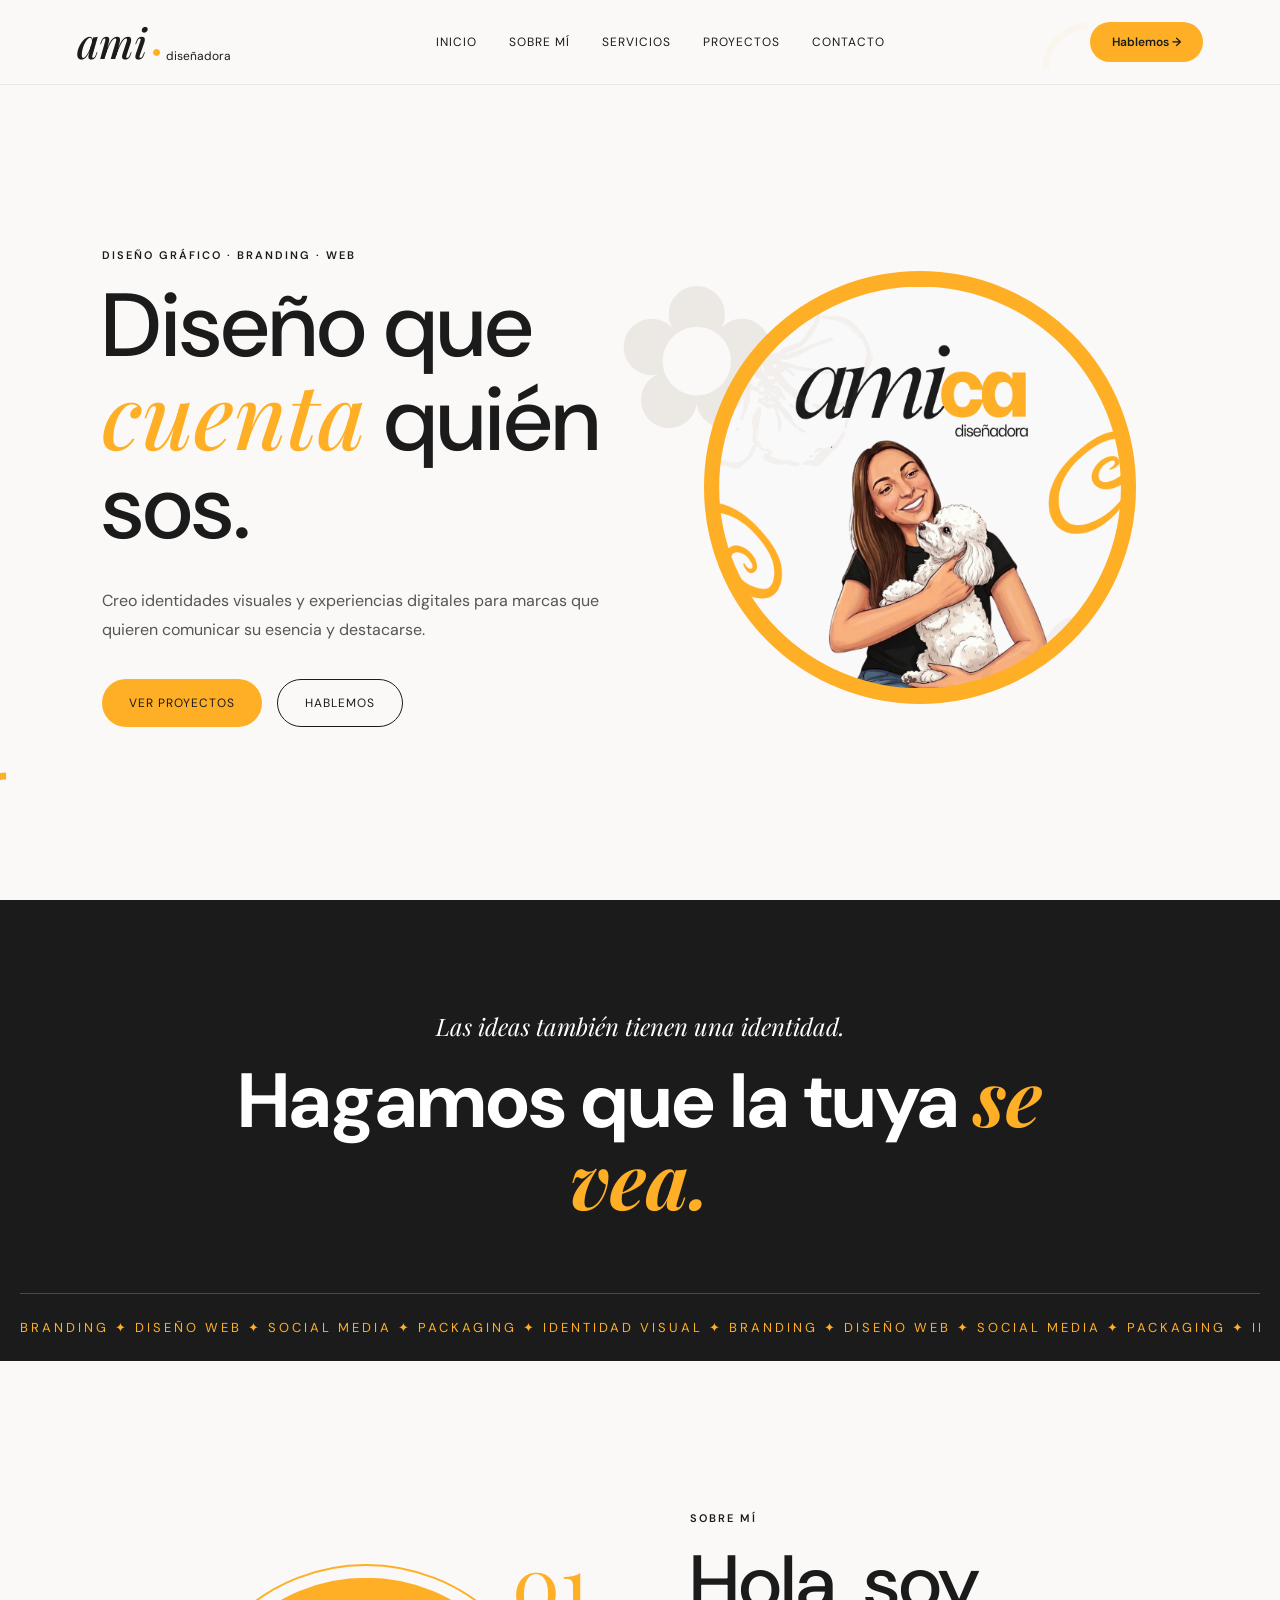
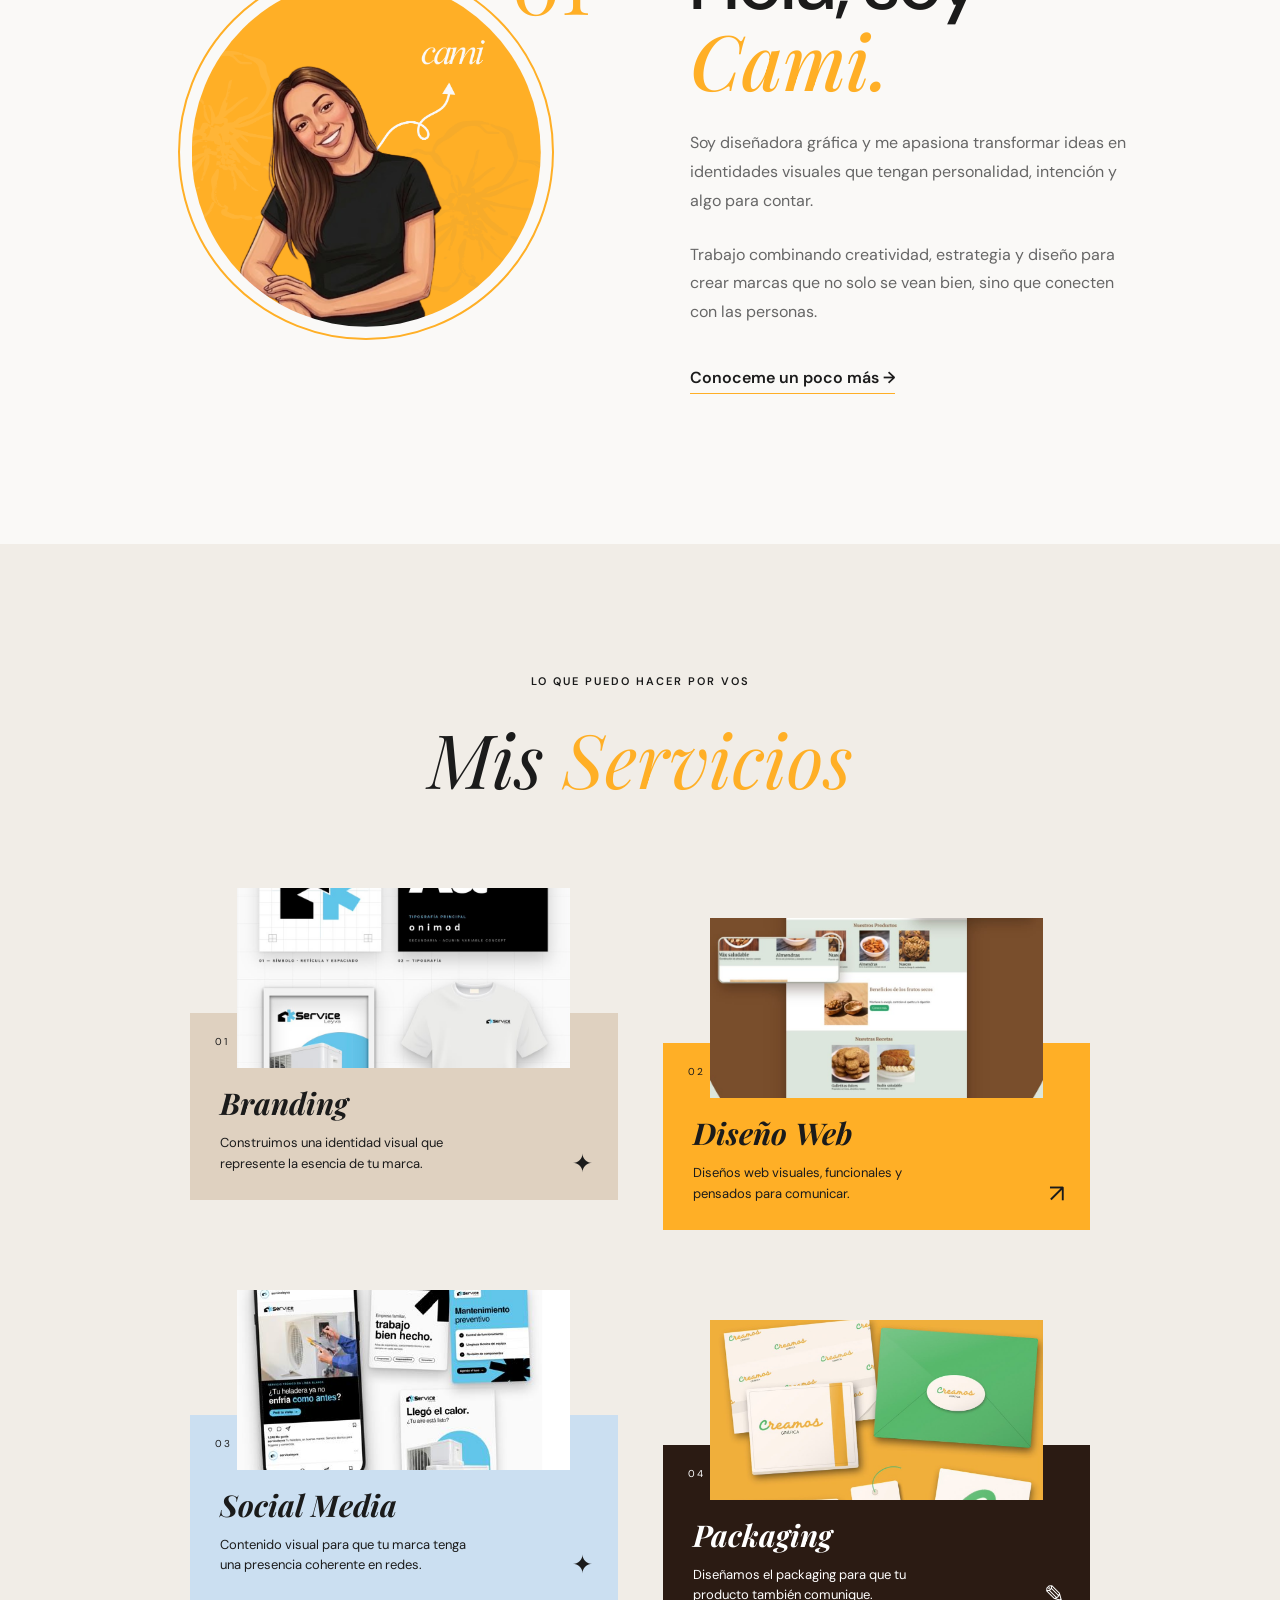
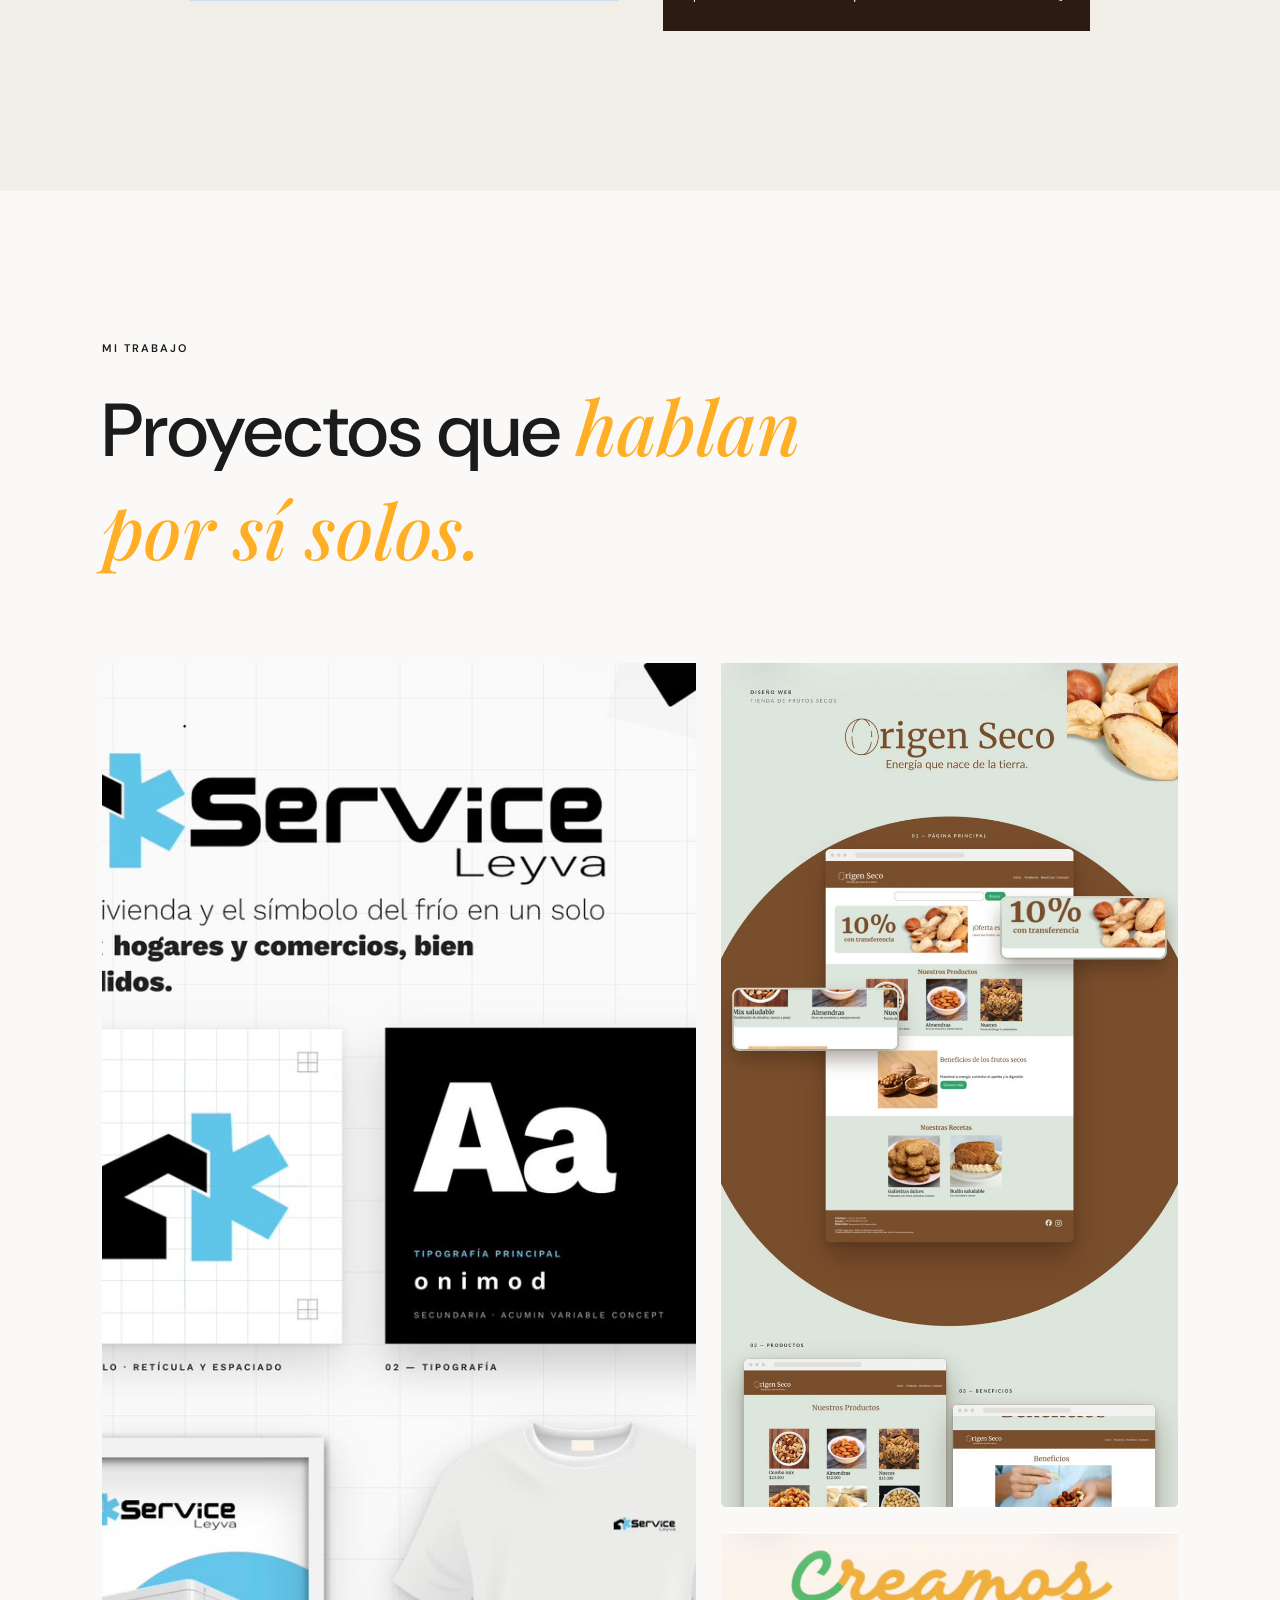
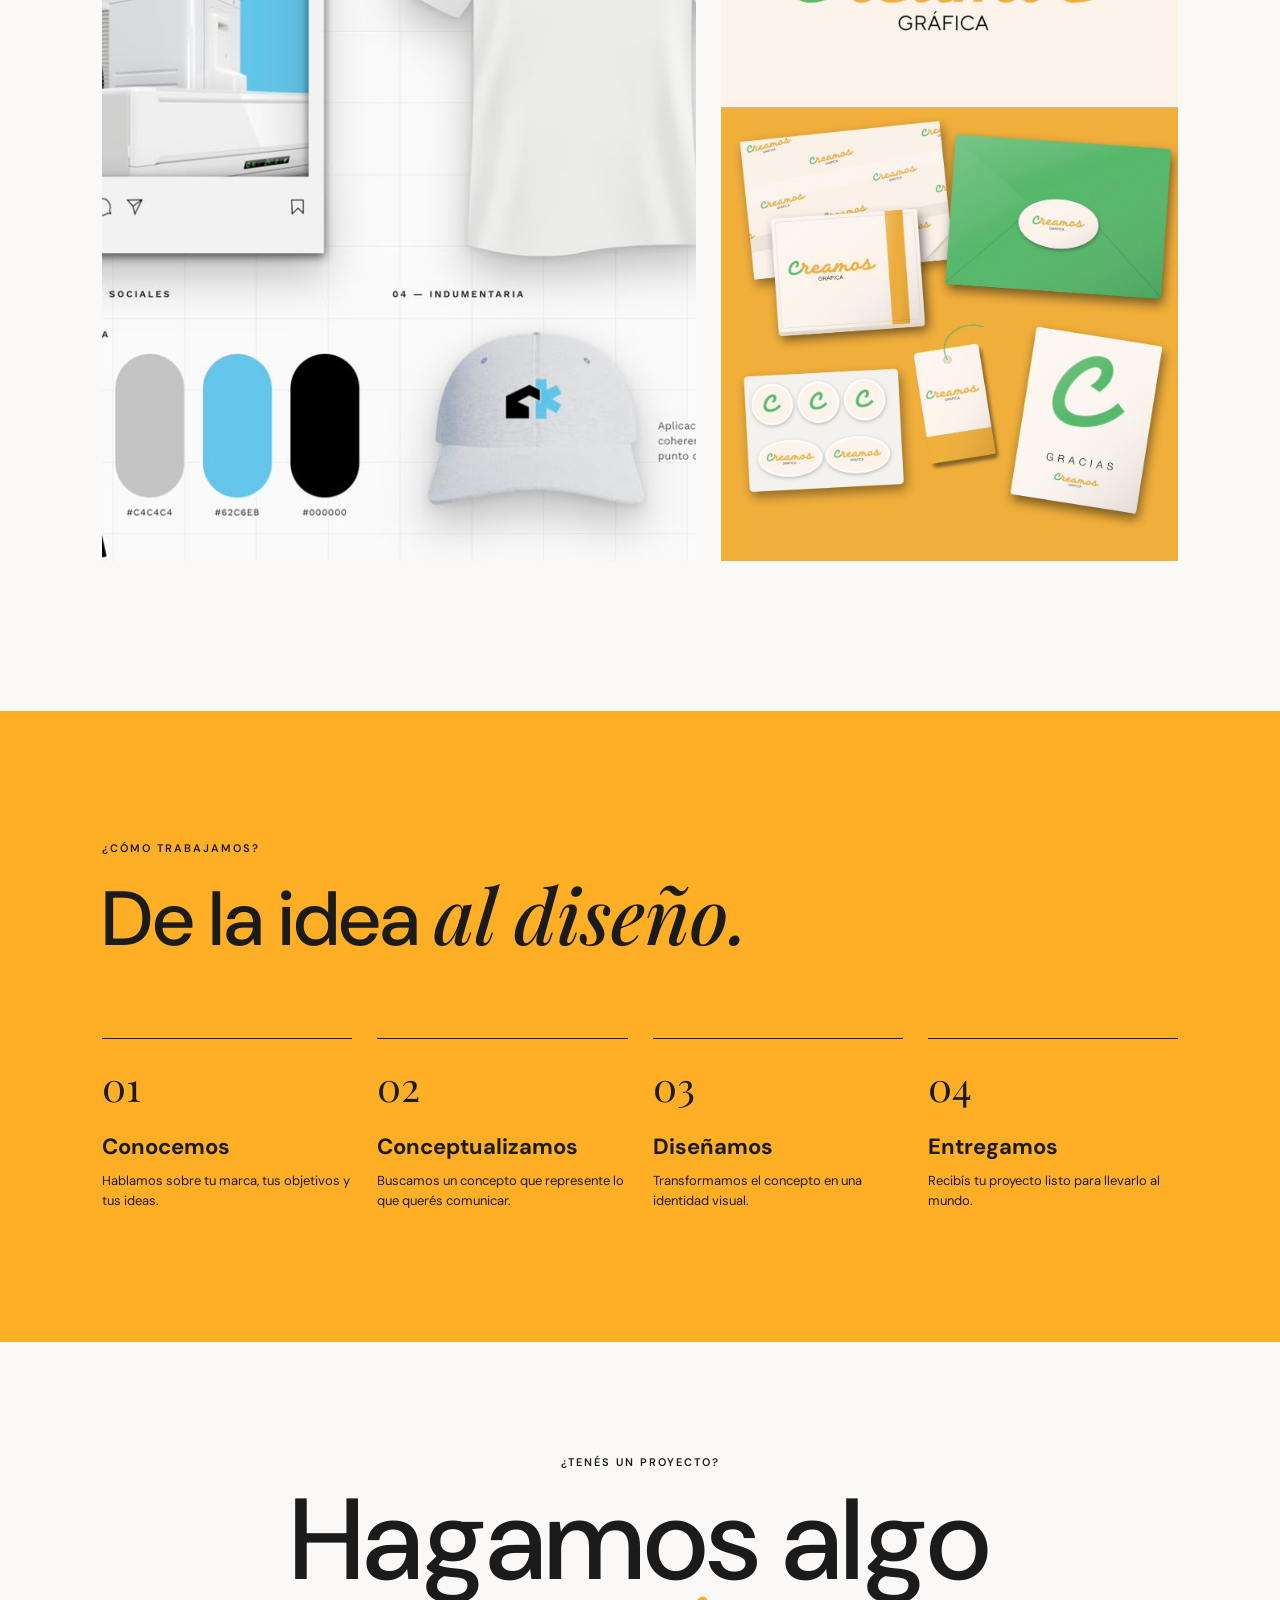
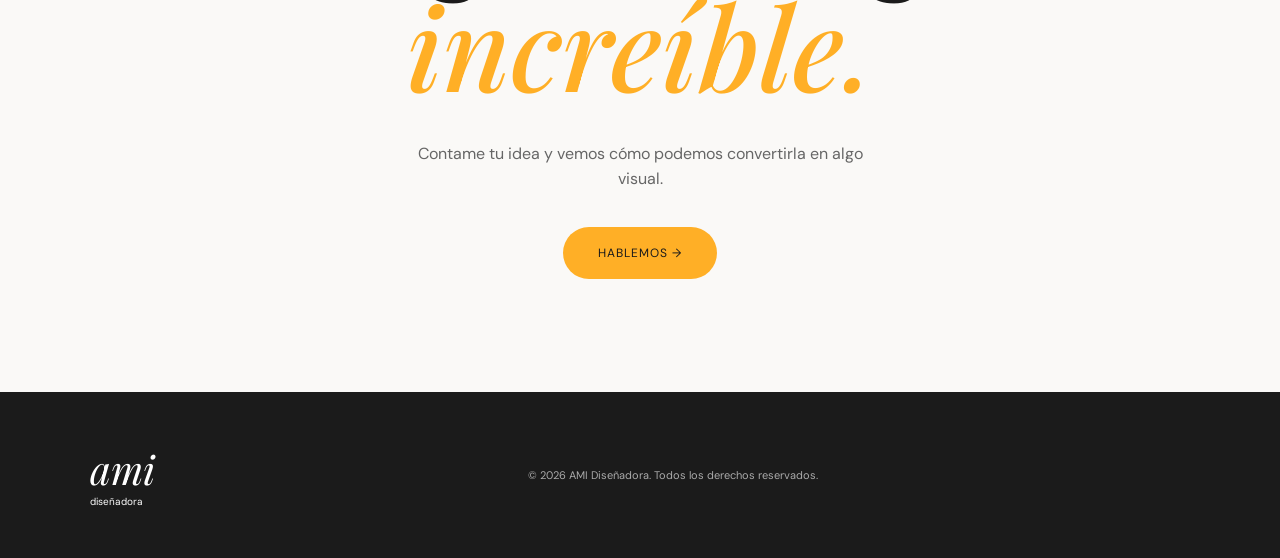
==== index.html @ 370c099d "Add files via upload" ====
<!DOCTYPE html>
<html lang="es">
<head>
    <meta charset="UTF-8">
    <meta name="viewport" content="width=device-width, initial-scale=1.0">

    <title>AMI — Diseñadora Gráfica</title>

    <!-- Google Fonts -->
    <link rel="preconnect" href="https://fonts.googleapis.com">
    <link rel="preconnect" href="https://fonts.gstatic.com" crossorigin>

    <link href="https://fonts.googleapis.com/css2?family=DM+Sans:wght@400;500;600;700&family=Playfair+Display:ital,wght@0,400;0,500;0,600;1,400;1,500&display=swap" rel="stylesheet">

    <!-- CSS -->
    <link rel="stylesheet" href="styless.css">
</head>

<body>

    <!-- ================= NAVBAR ================= -->

    <header class="navbar">

        <a href="#inicio" class="logo">
            <span class="logo-script">ami</span>
            <span class="logo-dot">●</span>
            <span class="logo-text">diseñadora</span>
        </a>

        <nav>
            <a href="#inicio">Inicio</a>
            <a href="#sobre-mi">Sobre mí</a>
            <a href="#servicios">Servicios</a>
            <a href="#proyectos">Proyectos</a>
            <a href="#contacto">Contacto</a>
        </nav>

        <a href="https://w.app/bfejmr" class="nav-button">
            Hablemos →
        </a>

        <button class="menu-button" id="menuButton">
            ☰
        </button>

    </header>


    <!-- ================= HERO ================= -->

    <main>

        <section class="hero" id="inicio">

            <div class="hero-decoration decoration-top">
                ◜
            </div>

            <div class="hero-decoration decoration-left">
                ◜
            </div>

            <div class="hero-content">

                <div class="hero-text">

                    <p class="eyebrow">DISEÑO GRÁFICO · BRANDING · WEB</p>

                    <h1>
                        Diseño que
                        <span>cuenta</span>
                        quién sos.
                    </h1>

                    <p class="hero-description">
                        Creo identidades visuales y experiencias digitales
                        para marcas que quieren comunicar su esencia
                        y destacarse.
                    </p>

                    <div class="hero-buttons">

                        <a href="#proyectos" class="button button-orange">
                            Ver proyectos
                        </a>

                        <a href="#contacto" class="button button-outline">
                            Hablemos
                        </a>

                    </div>

                </div>


                <div class="hero-image">

                    <div class="flower flower-one">
                        ✿
                    </div>

                    <img src="assets/img/img/foto1.nueva.png" alt="AMI diseñadora">

                    <div class="orange-circle"></div>

                </div>

            </div>

        </section>


        <!-- ================= FRASE ================= -->

        <section class="manifesto">

            <p>
                Las ideas también tienen una identidad.
            </p>

            <h2>
                Hagamos que la tuya
                <span>se vea.</span>
            </h2>

            <div class="marquee">

                <div class="marquee-content">
                    BRANDING ✦ DISEÑO WEB ✦ SOCIAL MEDIA ✦ PACKAGING ✦ IDENTIDAD VISUAL ✦
                    BRANDING ✦ DISEÑO WEB ✦ SOCIAL MEDIA ✦ PACKAGING ✦ IDENTIDAD VISUAL ✦
                </div>

            </div>

        </section>


        <!-- ================= SOBRE MI ================= -->

        <section class="about" id="sobre-mi">

            <div class="about-image">

                <div class="about-number">
                    01
                </div>

                <div class="about-circle"></div>

                <img src="assets/img/img/foto2.nueva.png" alt="Sobre AMI">

            </div>


            <div class="about-text">

                <p class="section-label">
                    SOBRE MÍ
                </p>

                <h2>
                    Hola, soy
                    <span>Cami.</span>
                </h2>

                <p>
                    Soy diseñadora gráfica y me apasiona transformar
                    ideas en identidades visuales que tengan personalidad,
                    intención y algo para contar.
                </p>

                <p>
                    Trabajo combinando creatividad, estrategia y diseño
                    para crear marcas que no solo se vean bien,
                    sino que conecten con las personas.
                </p>

                <a href="#contacto" class="text-link">
                    Conoceme un poco más →
                </a>

            </div>

        </section>


        <!-- ================= SERVICIOS ================= -->

        <section class="services" id="servicios">

            <div class="section-heading">

                <p class="section-label">
                    LO QUE PUEDO HACER POR VOS
                </p>

                <h2>
                    Mis <span>Servicios</span>
                </h2>

            </div>


            <div class="services-grid">


                <!-- SERVICIO 1 -->

                <article class="service-card">

                    <div class="service-image">
                        <img src="assets/img/img/branding,png.png" alt="Branding">
                    </div>

                    <div class="service-info beige">

                        <span class="service-number">
                            01
                        </span>

                        <h3>
                            Branding
                        </h3>

                        <p>
                            Construimos una identidad visual
                            que represente la esencia de tu marca.
                        </p>

                        <span class="service-icon">
                            ✦
                        </span>

                    </div>

                </article>


                <!-- SERVICIO 2 -->

                <article class="service-card">

                    <div class="service-image">
                        <img src="assets/img/img/diseño web.png.jpeg" alt="Diseño Web">
                    </div>

                    <div class="service-info orange">

                        <span class="service-number">
                            02
                        </span>

                        <h3>
                            Diseño Web
                        </h3>

                        <p>
                            Diseños web visuales, funcionales
                            y pensados para comunicar.
                        </p>

                        <span class="service-icon">
                            ↗
                        </span>

                    </div>

                </article>


                <!-- SERVICIO 3 -->

                <article class="service-card">

                    <div class="service-image">
                        <img src="assets/img/img/social media.png" alt="Social Media">
                    </div>

                    <div class="service-info light">

                        <span class="service-number">
                            03
                        </span>

                        <h3>
                            Social Media
                        </h3>

                        <p>
                            Contenido visual para que tu marca
                            tenga una presencia coherente en redes.
                        </p>

                        <span class="service-icon">
                            ✦
                        </span>

                    </div>

                </article>


                <!-- SERVICIO 4 -->

                <article class="service-card">

                    <div class="service-image">
                        <img src="assets/img/img/packaging.png" alt="Packaging">
                    </div>

                    <div class="service-info dark">

                        <span class="service-number">
                            04
                        </span>

                        <h3>
                            Packaging
                        </h3>

                        <p>
                            Diseñamos el packaging para que
                            tu producto también comunique.
                        </p>

                        <span class="service-icon">
                            ✎
                        </span>

                    </div>

                </article>

            </div>

        </section>


        <!-- ================= PROYECTOS ================= -->

        <section class="projects" id="proyectos">

            <div class="section-heading">

                <p class="section-label">
                    MI TRABAJO
                </p>

                <h2>
                    Proyectos que
                    <span>hablan por sí solos.</span>
                </h2>

            </div>


            <div class="projects-grid">

                <article class="project project-large">
                    <div class="project-image">
                        <img src="assets/img/img/branding,png.png" alt="Proyecto de branding">
                    </div>

                    <div class="project-overlay">
                        <p>BRANDING</p>
                        <h3>Identidad visual</h3>
                        
                </article>


                <article class="project">
                    <div class="project-image">
                        <img src="assets/img/img/diseño web.png.jpeg" alt="Proyecto web">
                    </div>

                    <div class="project-overlay">
                        <p>WEB DESIGN</p>
                        <h3>Diseño digital</h3>
                       
                    </div>
                </article>


                <article class="project">
                    <div class="project-image">
                        <img src="assets/img/img/packaging.png" alt="Proyecto packaging">
                    </div>

                    <div class="project-overlay">
                        <p>PACKAGING</p>
                        <h3>Diseño de producto</h3>
                       
                    </div>
                </article>

            </div>

        </section>


        <!-- ================= PROCESO ================= -->

        <section class="process">

            <div class="process-title">

                <p class="section-label">
                    ¿CÓMO TRABAJAMOS?
                </p>

                <h2>
                    De la idea
                    <span>al diseño.</span>
                </h2>

            </div>


            <div class="process-grid">

                <div class="process-item">
                    <span>01</span>
                    <h3>Conocemos</h3>
                    <p>
                        Hablamos sobre tu marca,
                        tus objetivos y tus ideas.
                    </p>
                </div>

                <div class="process-item">
                    <span>02</span>
                    <h3>Conceptualizamos</h3>
                    <p>
                        Buscamos un concepto que
                        represente lo que querés comunicar.
                    </p>
                </div>

                <div class="process-item">
                    <span>03</span>
                    <h3>Diseñamos</h3>
                    <p>
                        Transformamos el concepto
                        en una identidad visual.
                    </p>
                </div>

                <div class="process-item">
                    <span>04</span>
                    <h3>Entregamos</h3>
                    <p>
                        Recibís tu proyecto listo
                        para llevarlo al mundo.
                    </p>
                </div>

            </div>

        </section>


        <!-- ================= CONTACTO ================= -->

        <section class="contact" id="contacto">

            <div class="contact-decoration">
                ◜
            </div>

            <p class="section-label">
                ¿TENÉS UN PROYECTO?
            </p>

            <h2>
                Hagamos algo
                <span>increíble.</span>
            </h2>

            <p>
                Contame tu idea y vemos cómo podemos
                convertirla en algo visual.
            </p>

            <a href="https://w.app/bfejmr" class="contact-button">
                Hablemos →
            </a>

        </section>

    </main>


    <!-- ================= FOOTER ================= -->

    <footer>

        <div class="footer-logo">
            <span>ami</span>
            <small>diseñadora</small>
        </div>

        <p>
            © 2026 AMI Diseñadora. Todos los derechos reservados.
        </p>

        <div class="socials">
            
        </div>

    </footer>


    <!-- JAVASCRIPT -->
    <script src="script.js"></script>

</body>
</html>
---- styless.css ----
/* =========================================
   VARIABLES
========================================= */

:root {
    --orange: #ffaf26;
    --black: #1b1b1b;
    --cream: #faf9f7;
    --beige: #eee7de;
    --light: #f5f2ee;
    --white: #ffffff;
    --script: "Playfair Display", serif;
    --sans: "DM Sans", sans-serif;
}

/* =========================================
   RESET
========================================= */

* {
    margin: 0;
    padding: 0;
    box-sizing: border-box;
}

html {
    scroll-behavior: smooth;
}

body {
    background: var(--cream);
    color: var(--black);
    font-family: var(--sans);
    overflow-x: hidden;
}

img {
    display: block;
    max-width: 100%;
}

a {
    color: inherit;
    text-decoration: none;
}

/* =========================================
   NAVBAR
========================================= */

.navbar {
    width: 100%;
    min-height: 85px;
    display: flex;
    align-items: center;
    justify-content: space-between;
    padding: 0 6%;
    background: rgba(250, 249, 247, 0.96);
    position: fixed;
    top: 0;
    left: 0;
    z-index: 1000;
    border-bottom: 1px solid rgba(27, 27, 27, 0.08);
}

.logo {
    display: flex;
    align-items: flex-end;
    gap: 5px;
}

.logo-script {
    font-family: var(--script);
    font-style: italic;
    font-size: 42px;
    font-weight: 500;
}

.logo-dot {
    color: var(--orange);
    font-size: 16px;
    margin-bottom: 8px;
}

.logo-text {
    font-size: 12px;
    margin-bottom: 6px;
}

.navbar nav {
    display: flex;
    align-items: center;
    gap: 32px;
}

.navbar nav a {
    font-size: 12px;
    text-transform: uppercase;
    letter-spacing: 1px;
    transition: color 0.3s;
}

.navbar nav a:hover {
    color: var(--orange);
}

.nav-button {
    padding: 12px 22px;
    background: var(--orange);
    border-radius: 30px;
    font-size: 12px;
    font-weight: 600;
    transition: transform 0.3s;
}

.nav-button:hover {
    transform: translateY(-3px);
}

.menu-button {
    display: none;
    border: none;
    background: transparent;
    font-size: 25px;
    cursor: pointer;
}

/* =========================================
   HERO / INICIO
========================================= */

.hero {
    min-height: 100vh;
    padding: 145px 8% 70px;
    position: relative;
    display: flex;
    align-items: center;
    overflow: hidden;
}

.hero-content {
    width: 100%;
    max-width: 1400px;
    margin: auto;
    display: grid;
    grid-template-columns: 1fr 1fr;
    align-items: center;
    gap: 45px;
}

.eyebrow,
.section-label {
    font-size: 11px;
    letter-spacing: 2px;
    font-weight: 600;
    margin-bottom: 20px;
}

.hero h1 {
    max-width: 650px;
    font-size: clamp(55px, 7vw, 105px);
    line-height: 0.98;
    font-weight: 500;
}

.hero h1 span {
    color: var(--orange);
    font-family: var(--script);
    font-style: italic;
}

.hero-description {
    max-width: 500px;
    margin: 35px 0;
    color: #555;
    line-height: 1.8;
}

.hero-buttons {
    display: flex;
    flex-wrap: wrap;
    gap: 15px;
}

.button {
    display: inline-flex;
    align-items: center;
    justify-content: center;
    padding: 15px 27px;
    border-radius: 30px;
    font-size: 12px;
    text-transform: uppercase;
    letter-spacing: 1px;
    transition: transform 0.3s;
}

.button-orange {
    background: var(--orange);
}

.button-outline {
    border: 1px solid var(--black);
}

.button:hover {
    transform: translateY(-4px);
}

/* =========================================
   IMAGEN 1 / CÍRCULO NARANJA
========================================= */

.hero-image {
    position: relative;
    isolation: isolate;
    width: 100%;
    max-width: 530px;
    aspect-ratio: 1 / 1;
    margin: auto;
    display: flex;
    align-items: center;
    justify-content: center;
}

/* La imagen queda recortada en círculo */

.hero-image img {
    position: absolute;
    z-index: 2;
    display: block;
    width: 78%;
    height: 78%;
    top: 11%;
    left: 11%;
    max-width: none;
    object-fit: cover;
    object-position: center;
    clip-path: circle(50% at 50% 50%);
}

/* Círculo naranja */

.hero-image .orange-circle {
    position: absolute;
    z-index: 1;
    width: 84%;
    height: 84%;
    top: 8%;
    left: 8%;
    border: 25px solid var(--orange);
    border-radius: 50%;
    pointer-events: none;
}

/* Decoraciones del inicio */

.flower {
    position: absolute;
    z-index: 0;
    color: #ece9e5;
    font-size: 200px;
    pointer-events: none;
}

.flower-one {
    top: 0;
    left: -50px;
}

.hero-decoration {
    position: absolute;
    z-index: 0;
    color: var(--orange);
    font-size: 120px;
    font-family: var(--script);
    pointer-events: none;
}

.decoration-top {
    top: -30px;
    right: 15%;
}

.decoration-left {
    left: -40px;
    bottom: 20px;
}

/* =========================================
   MANIFIESTO
========================================= */

.manifesto {
    padding: 110px 20px 0;
    background: var(--black);
    color: var(--white);
    text-align: center;
}

.manifesto p {
    font-family: var(--script);
    font-style: italic;
    font-size: 24px;
}

.manifesto h2 {
    max-width: 850px;
    margin: 15px auto 70px;
    font-size: clamp(45px, 6vw, 80px);
    line-height: 1;
}

.manifesto h2 span {
    color: var(--orange);
    font-family: var(--script);
    font-style: italic;
}

.marquee {
    overflow: hidden;
    border-top: 1px solid rgba(255, 255, 255, 0.2);
    padding: 25px 0;
    white-space: nowrap;
}

.marquee-content {
    color: var(--orange);
    font-size: 13px;
    letter-spacing: 3px;
    animation: marquee 20s linear infinite;
}

@keyframes marquee {
    from {
        transform: translateX(0);
    }

    to {
        transform: translateX(-50%);
    }
}

/* =========================================
   SOBRE MÍ
========================================= */

.about {
    max-width: 1200px;
    margin: auto;
    padding: 150px 8%;
    display: grid;
    grid-template-columns: 1fr 1fr;
    gap: 100px;
    align-items: center;
}

.about-image {
    position: relative;
    isolation: isolate;
    width: 100%;
    max-width: 480px;
    aspect-ratio: 1 / 1;
    margin: auto;
    display: flex;
    align-items: center;
    justify-content: center;
}

/* Imagen 2 recortada en círculo */

.about-image img {
    position: absolute;
    z-index: 2;
    display: block;
    width: 78%;
    height: 78%;
    max-width: none;
    object-fit: cover;
    object-position: center;
    clip-path: circle(50% at 50% 50%);
}

/* Círculo decorativo de Sobre mí */

.about-circle {
    position: absolute;
    z-index: 1;
    width: 84%;
    height: 84%;
    top: 50%;
    left: 50%;
    transform: translate(-50%, -50%);
    border: 2px solid var(--orange);
    border-radius: 50%;
    pointer-events: none;
}

.about-number {
    position: absolute;
    z-index: 3;
    top: 0;
    right: 0;
    color: var(--orange);
    font-family: var(--script);
    font-size: 80px;
}

.about-text h2 {
    font-size: clamp(50px, 6vw, 80px);
    font-weight: 500;
    line-height: 1;
}

.about-text h2 span {
    color: var(--orange);
    font-family: var(--script);
    font-style: italic;
}

.about-text > p:not(.section-label) {
    max-width: 500px;
    margin: 25px 0;
    color: #666;
    line-height: 1.8;
}

.text-link {
    display: inline-block;
    margin-top: 15px;
    padding-bottom: 5px;
    font-weight: 600;
    border-bottom: 1px solid var(--orange);
}

/* =========================================
   SERVICIOS
========================================= */

.services {
    padding: 130px 8% 160px;
    background: #f1ede7;
}

.section-heading {
    margin-bottom: 80px;
    text-align: center;
}

.section-heading h2 {
    font-family: var(--script);
    font-style: italic;
    font-size: clamp(50px, 6vw, 75px);
    font-weight: 400;
}

.section-heading h2 span {
    color: var(--orange);
}

.services-grid {
    max-width: 900px;
    margin: auto;
    display: grid;
    grid-template-columns: repeat(2, minmax(0, 1fr));
    gap: 80px 45px;
}

.service-card {
    position: relative;
    transition: transform 0.4s;
}

.service-card:nth-child(2) {
    margin-top: 30px;
}

.service-card:nth-child(3) {
    margin-top: -20px;
}

.service-card:nth-child(4) {
    margin-top: 10px;
}

.service-image {
    position: relative;
    z-index: 2;
    width: 78%;
    height: 180px;
    margin: auto;
    overflow: hidden;
}

.service-image img {
    width: 100%;
    height: 100%;
    object-fit: cover;
    transition: transform 0.5s;
}

.service-info {
    position: relative;
    z-index: 1;
    min-height: 180px;
    margin-top: -55px;
    padding: 70px 30px 25px;
    transition: transform 0.4s;
}

.service-info h3 {
    margin-bottom: 10px;
    font-family: var(--script);
    font-style: italic;
    font-size: 30px;
}

.service-info p {
    max-width: 260px;
    font-size: 13px;
    line-height: 1.6;
}

.service-number {
    position: absolute;
    top: 22px;
    left: 25px;
    font-size: 10px;
    letter-spacing: 2px;
}

.service-icon {
    position: absolute;
    right: 25px;
    bottom: 20px;
    font-size: 25px;
}

.beige {
    background: #dfd1c0;
}

.orange {
    background: var(--orange);
}

.light {
    background: #cbdff1;
}

.dark {
    background: #2b1b13;
    color: var(--white);
}

.service-card:hover {
    transform: translateY(-8px);
}

.service-card:hover .service-image img {
    transform: scale(1.07);
}

.service-card:hover .service-info {
    transform: translateY(5px);
}

/* =========================================
   PROYECTOS
========================================= */

.projects {
    padding: 150px 8%;
}

.projects .section-heading {
    max-width: 750px;
    text-align: left;
}

.projects .section-heading h2 {
    font-family: var(--sans);
    font-style: normal;
    font-weight: 500;
}

.projects .section-heading h2 span {
    font-family: var(--script);
    font-style: italic;
}

.projects-grid {
    max-width: 1200px;
    margin: auto;
    display: grid;
    grid-template-columns: 1.3fr 1fr;
    gap: 25px;
}

.project {
    position: relative;
    min-height: 380px;
    overflow: hidden;
    background: #ddd;
}

.project-large {
    grid-row: span 2;
    min-height: 780px;
}

.project-image {
    width: 100%;
    height: 100%;
}

.project-image img {
    width: 100%;
    height: 100%;
    object-fit: cover;
    transition: transform 0.5s;
}

.project-overlay {
    position: absolute;
    inset: 0;
    display: flex;
    flex-direction: column;
    justify-content: flex-end;
    padding: 35px;
    background: linear-gradient(
        transparent,
        rgba(0, 0, 0, 0.75)
    );
    color: var(--white);
    opacity: 0;
    transition: opacity 0.4s;
}

.project-overlay p {
    color: var(--orange);
    font-size: 11px;
    letter-spacing: 2px;
}

.project-overlay h3 {
    margin: 8px 0;
    font-size: 30px;
}

.project:hover .project-overlay {
    opacity: 1;
}

.project:hover img {
    transform: scale(1.05);
}

/* =========================================
   PROCESO
========================================= */

.process {
    padding: 130px 8%;
    background: var(--orange);
}

.process-title {
    max-width: 1100px;
    margin: 0 auto 80px;
}

.process-title h2 {
    font-size: clamp(50px, 6vw, 80px);
    font-weight: 500;
    line-height: 1;
}

.process-title h2 span {
    font-family: var(--script);
    font-style: italic;
}

.process-grid {
    max-width: 1100px;
    margin: auto;
    display: grid;
    grid-template-columns: repeat(4, minmax(0, 1fr));
    gap: 25px;
}

.process-item {
    padding-top: 20px;
    border-top: 1px solid var(--black);
}

.process-item > span {
    font-family: var(--script);
    font-size: 40px;
}

.process-item h3 {
    margin: 20px 0 10px;
    font-size: 22px;
}

.process-item p {
    font-size: 13px;
    line-height: 1.6;
}

/* =========================================
   CONTACTO
========================================= */

.contact {
    position: relative;
    min-height: 650px;
    padding: 100px 20px;
    display: flex;
    flex-direction: column;
    align-items: center;
    justify-content: center;
    overflow: hidden;
    text-align: center;
}

.contact h2 {
    max-width: 850px;
    margin-bottom: 35px;
    font-size: clamp(60px, 9vw, 120px);
    line-height: 0.9;
    font-weight: 500;
}

.contact h2 span {
    color: var(--orange);
    font-family: var(--script);
    font-style: italic;
}

.contact > p:not(.section-label) {
    max-width: 450px;
    margin-bottom: 35px;
    color: #666;
    line-height: 1.6;
}

.contact-button {
    padding: 18px 35px;
    background: var(--orange);
    border-radius: 30px;
    font-size: 12px;
    text-transform: uppercase;
    letter-spacing: 1px;
    transition: transform 0.3s;
}

.contact-button:hover {
    transform: scale(1.05);
}

.contact-decoration {
    position: absolute;
    top: 20px;
    right: -70px;
    color: var(--orange);
    font-family: var(--script);
    font-size: 200px;
    transform: rotate(-20deg);
    pointer-events: none;
}

/* =========================================
   FOOTER
========================================= */

footer {
    padding: 50px 7%;
    background: var(--black);
    color: var(--white);
    display: flex;
    align-items: center;
    justify-content: space-between;
    gap: 30px;
}

.footer-logo span {
    font-family: var(--script);
    font-size: 40px;
    font-style: italic;
}

.footer-logo small {
    display: block;
    font-size: 10px;
}

footer p {
    color: #aaa;
    font-size: 11px;
}

.socials {
    display: flex;
    gap: 20px;
}

.socials a {
    font-size: 11px;
    transition: color 0.3s;
}

.socials a:hover {
    color: var(--orange);
}

/* =========================================
   ANIMACIONES AL HACER SCROLL
========================================= */

.hidden {
    opacity: 0;
    transform: translateY(25px);
    transition: opacity 0.6s ease, transform 0.6s ease;
}

.show {
    opacity: 1;
    transform: translateY(0);
}

/* =========================================
   MENÚ MOBILE
========================================= */

@media (max-width: 900px) {
    .navbar nav {
        display: none;
        position: absolute;
        top: 85px;
        left: 0;
        width: 100%;
        padding: 25px;
        background: var(--cream);
        flex-direction: column;
        align-items: center;
        gap: 25px;
        border-bottom: 1px solid #ddd;
    }

    .navbar.menu-open nav {
        display: flex;
    }

    .nav-button {
        display: none;
    }

    .menu-button {
        display: block;
    }

    .hero-content,
    .about {
        grid-template-columns: 1fr;
    }

    .hero {
        padding-top: 130px;
    }

    .hero-text {
        text-align: center;
    }

    .hero-description {
        margin-left: auto;
        margin-right: auto;
    }

    .hero-buttons {
        justify-content: center;
    }

    .hero-image {
        max-width: 450px;
    }

    .about {
        gap: 55px;
    }

    .about-text {
        text-align: center;
    }

    .about-text > p:not(.section-label) {
        margin-left: auto;
        margin-right: auto;
    }

    .services-grid {
        gap: 50px 25px;
    }

    .process-grid {
        grid-template-columns: repeat(2, minmax(0, 1fr));
        row-gap: 50px;
    }

    footer {
        flex-direction: column;
        text-align: center;
    }
}

/* =========================================
   CELULARES
========================================= */

@media (max-width: 600px) {
    .navbar {
        min-height: 70px;
        padding: 0 5%;
    }

    .navbar nav {
        top: 70px;
    }

    .logo-script {
        font-size: 35px;
    }

    .hero {
        padding: 110px 6% 60px;
    }

    .hero h1 {
        font-size: 55px;
    }

    .hero-image {
        max-width: 350px;
    }

    .hero-image img {
        width: 78%;
        height: 78%;
        top: 11%;
        left: 11%;
    }

    .hero-image .orange-circle {
        width: 84%;
        height: 84%;
        top: 8%;
        left: 8%;
        border-width: 20px;
    }

    .about-image {
        max-width: 350px;
    }

    .about-image img {
        width: 78%;
        height: 78%;
    }

    .services {
        padding: 90px 6% 100px;
    }

    .services-grid {
        grid-template-columns: 1fr;
        max-width: 400px;
    }

    .service-card,
    .service-card:nth-child(2),
    .service-card:nth-child(3),
    .service-card:nth-child(4) {
        margin-top: 0;
    }

    .service-image {
        width: 75%;
    }

    .projects {
        padding: 100px 6%;
    }

    .projects-grid {
        grid-template-columns: 1fr;
    }

    .project-large {
        grid-row: auto;
        min-height: 450px;
    }

    .project {
        min-height: 350px;
    }

    .process {
        padding: 90px 7%;
    }

    .process-grid {
        grid-template-columns: 1fr;
    }

    .contact {
        min-height: 550px;
    }

    .contact h2 {
        font-size: 58px;
    }

    .socials {
        flex-wrap: wrap;
        justify-content: center;
    }
}
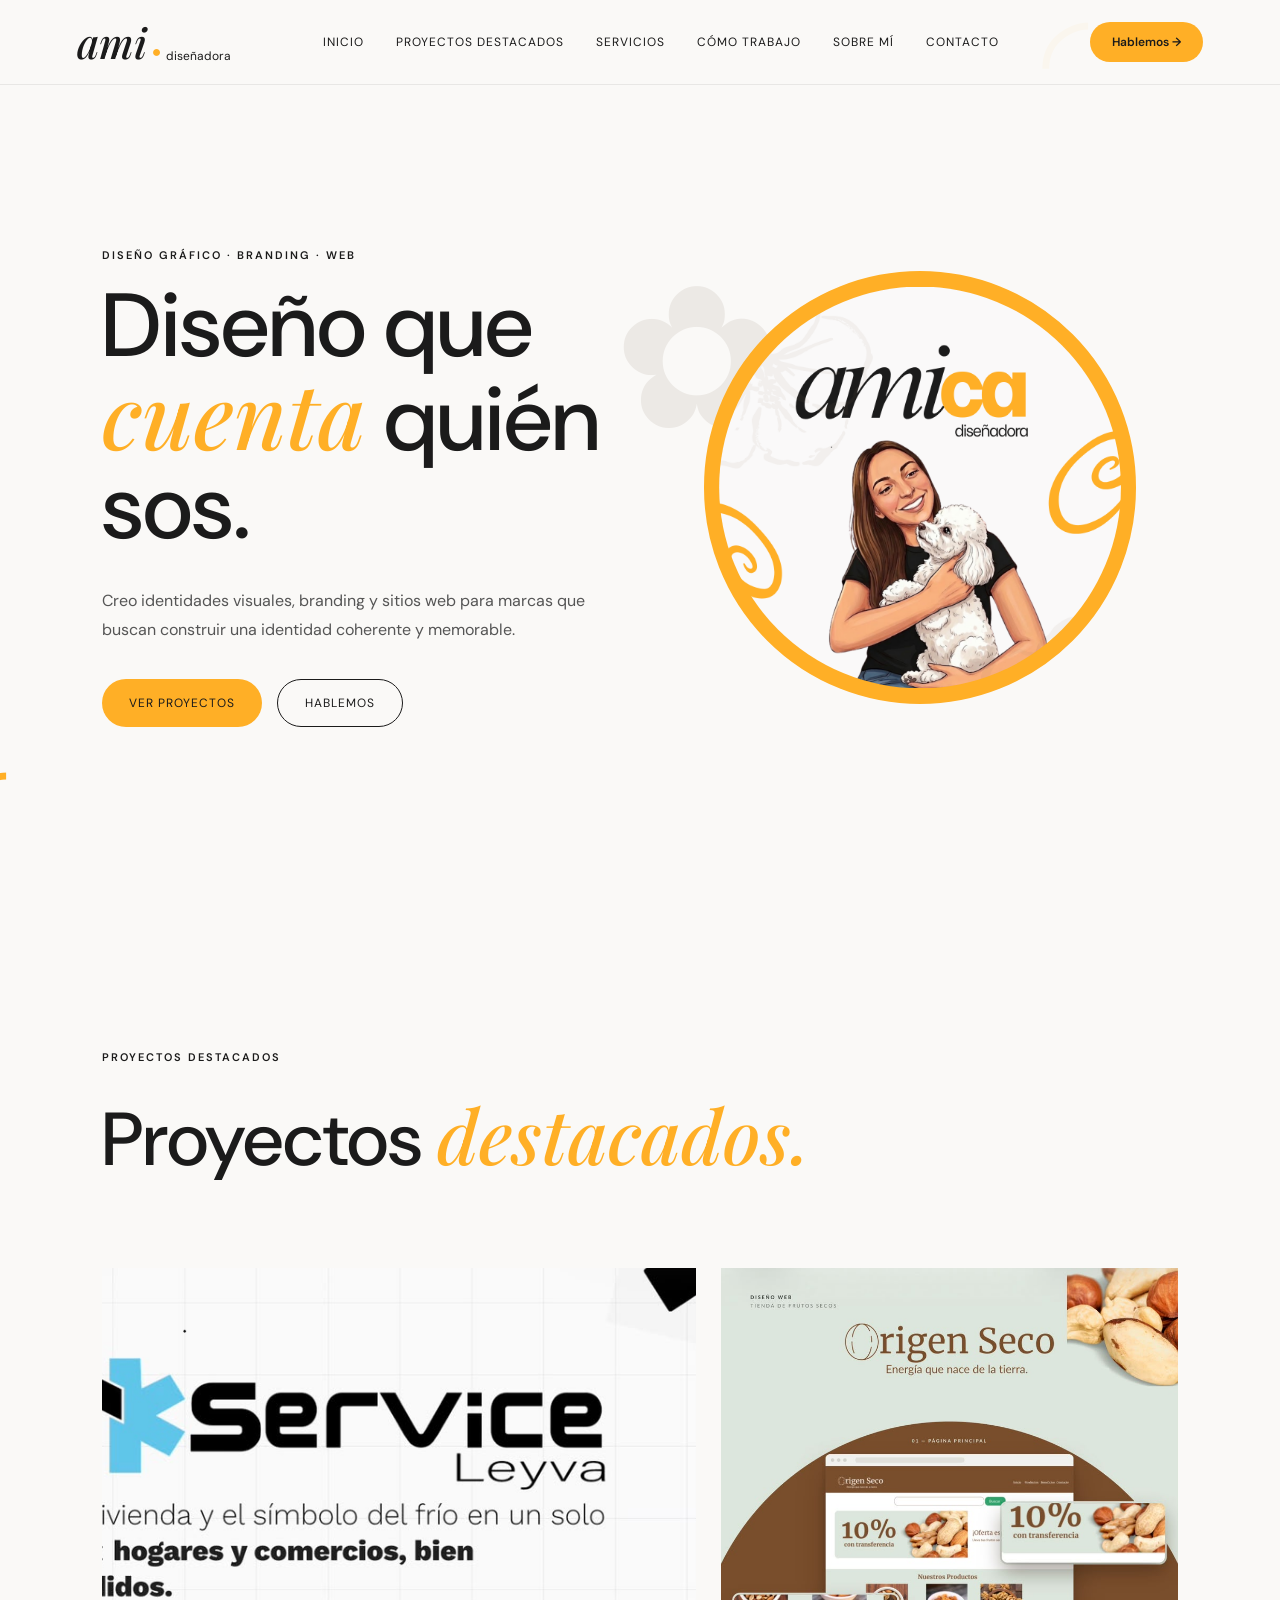
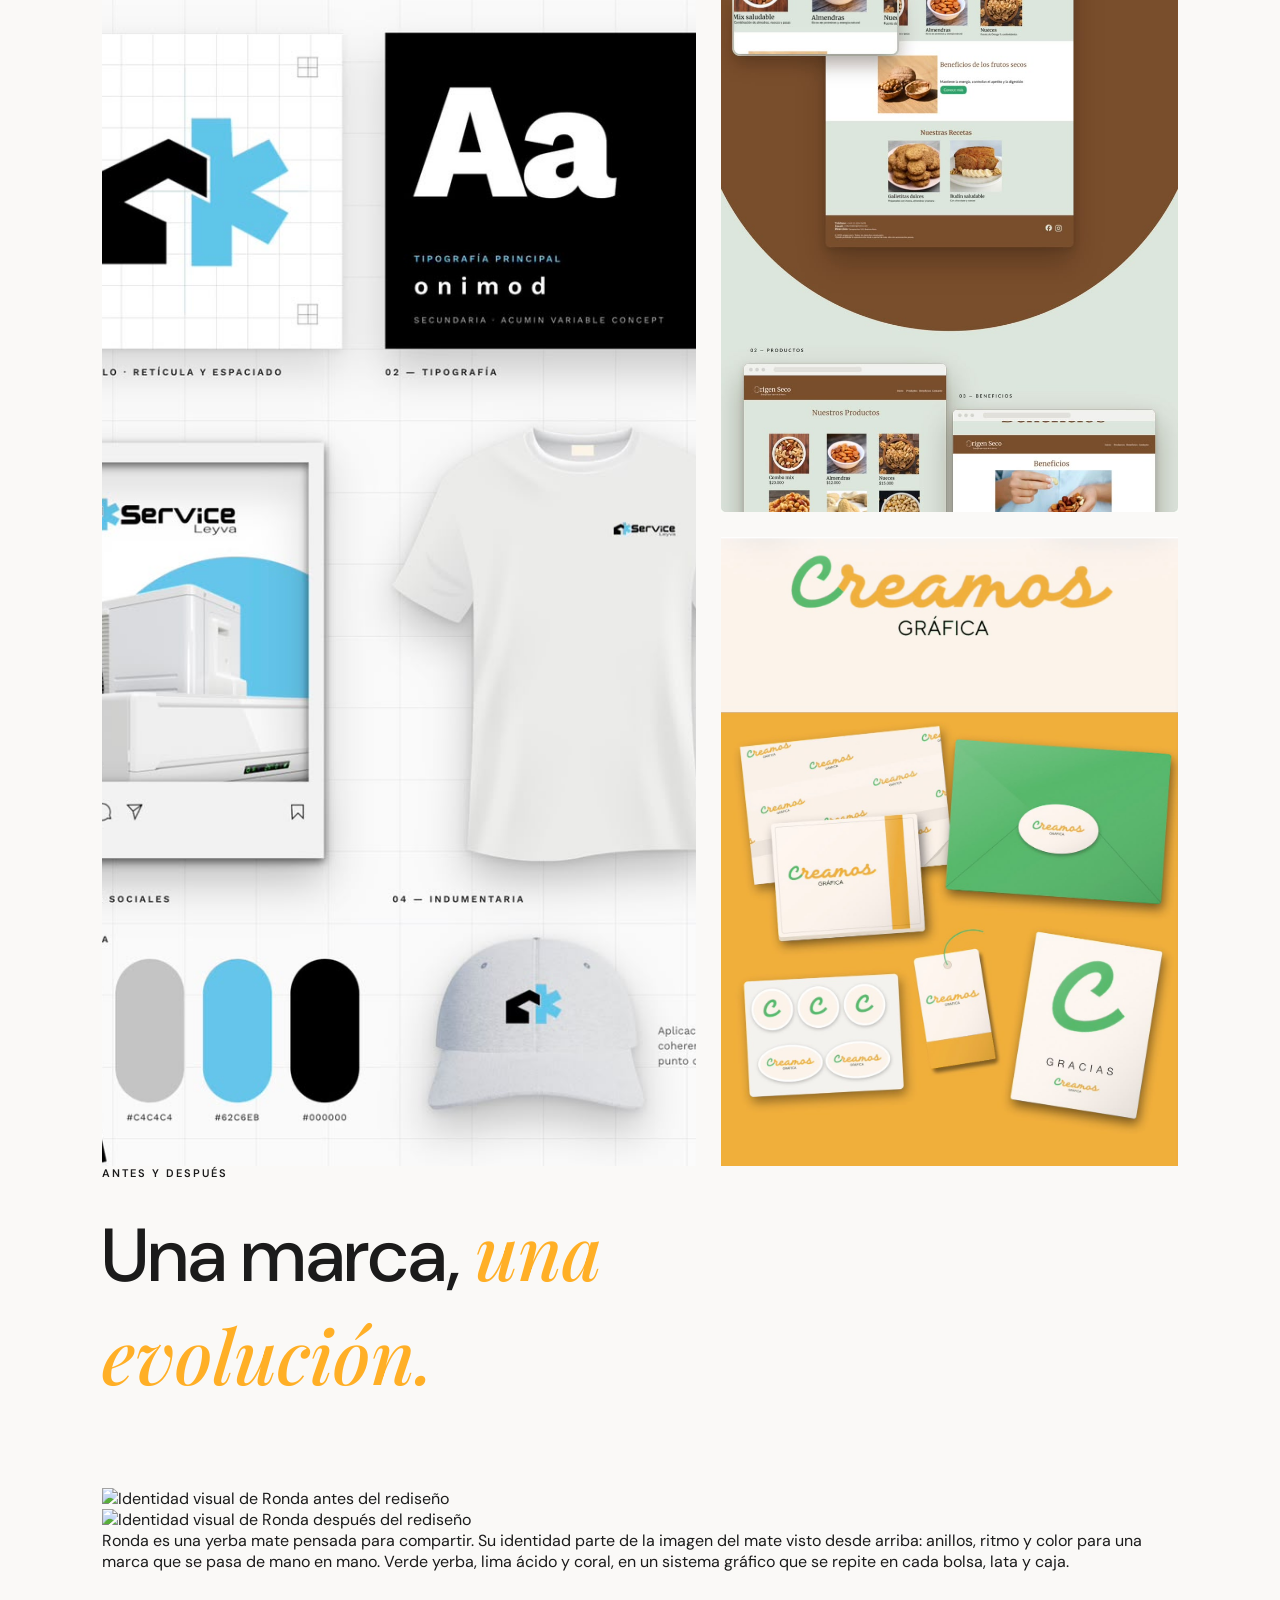
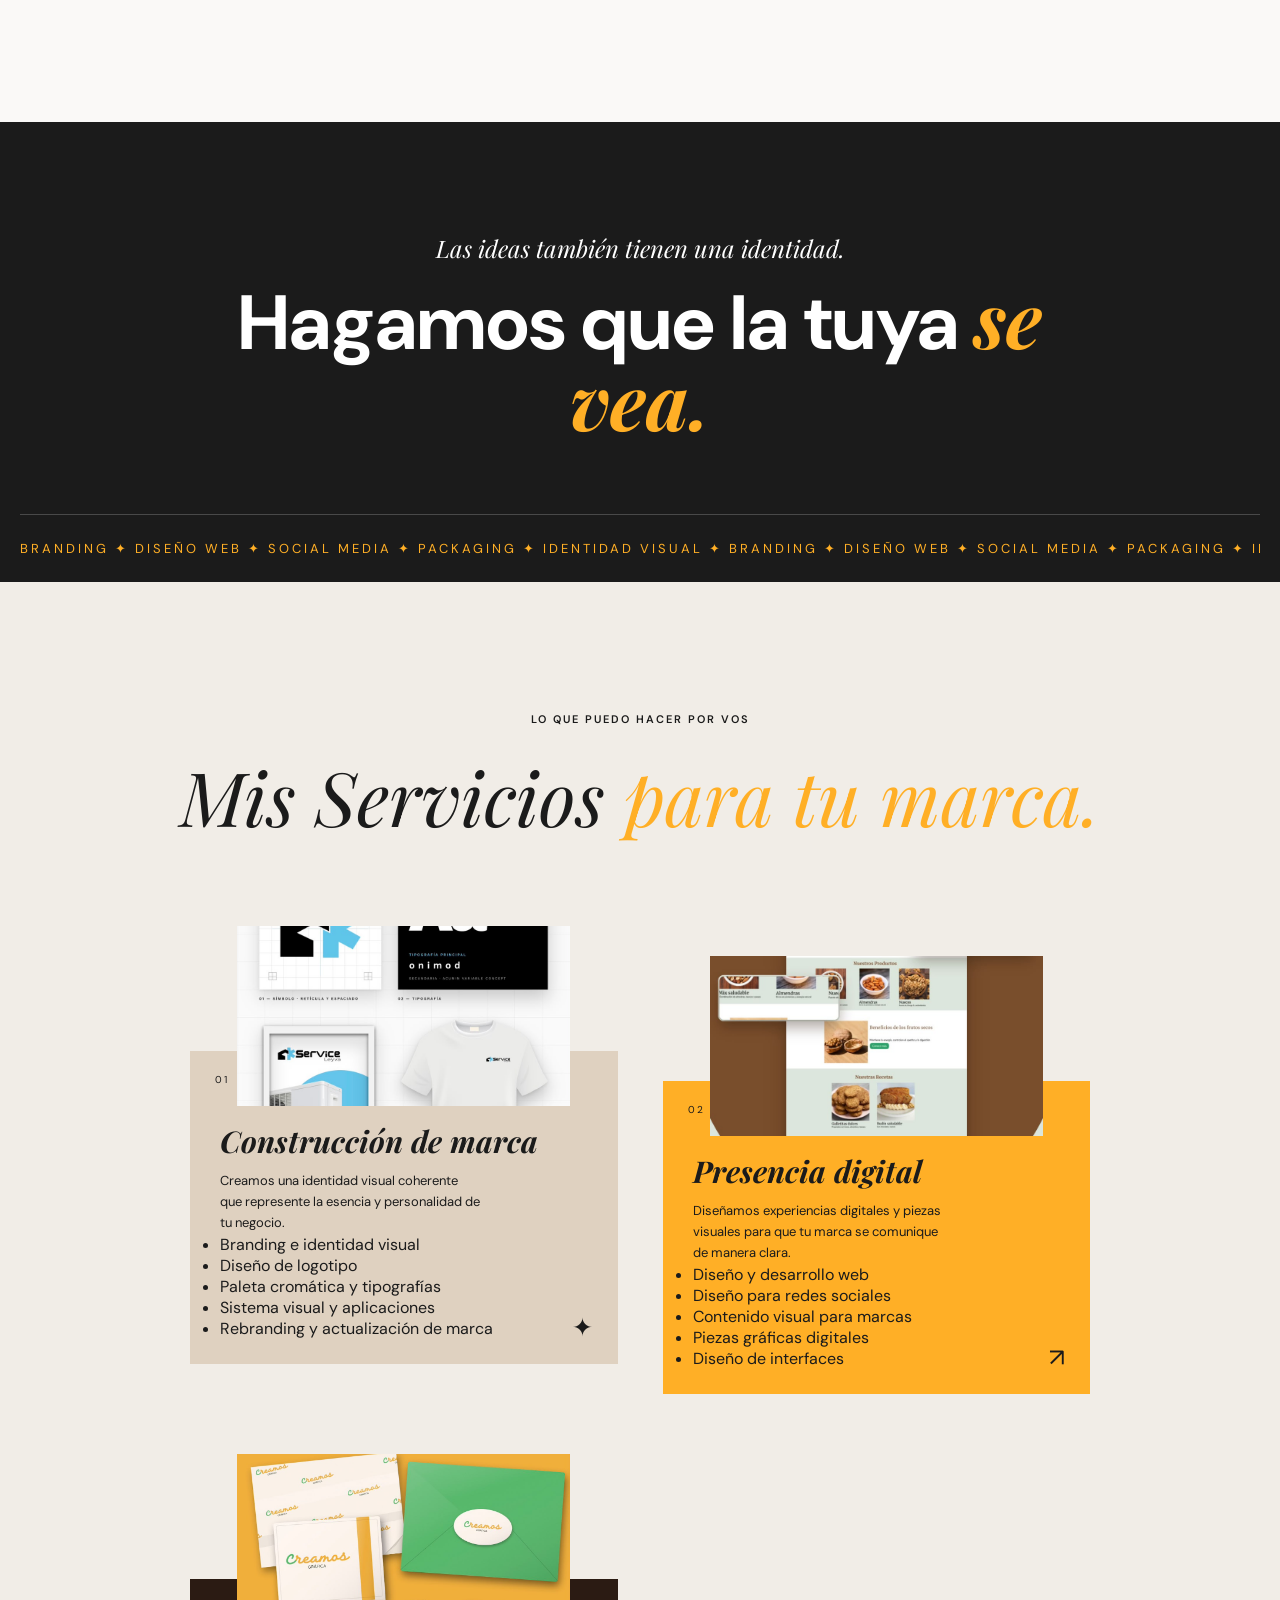
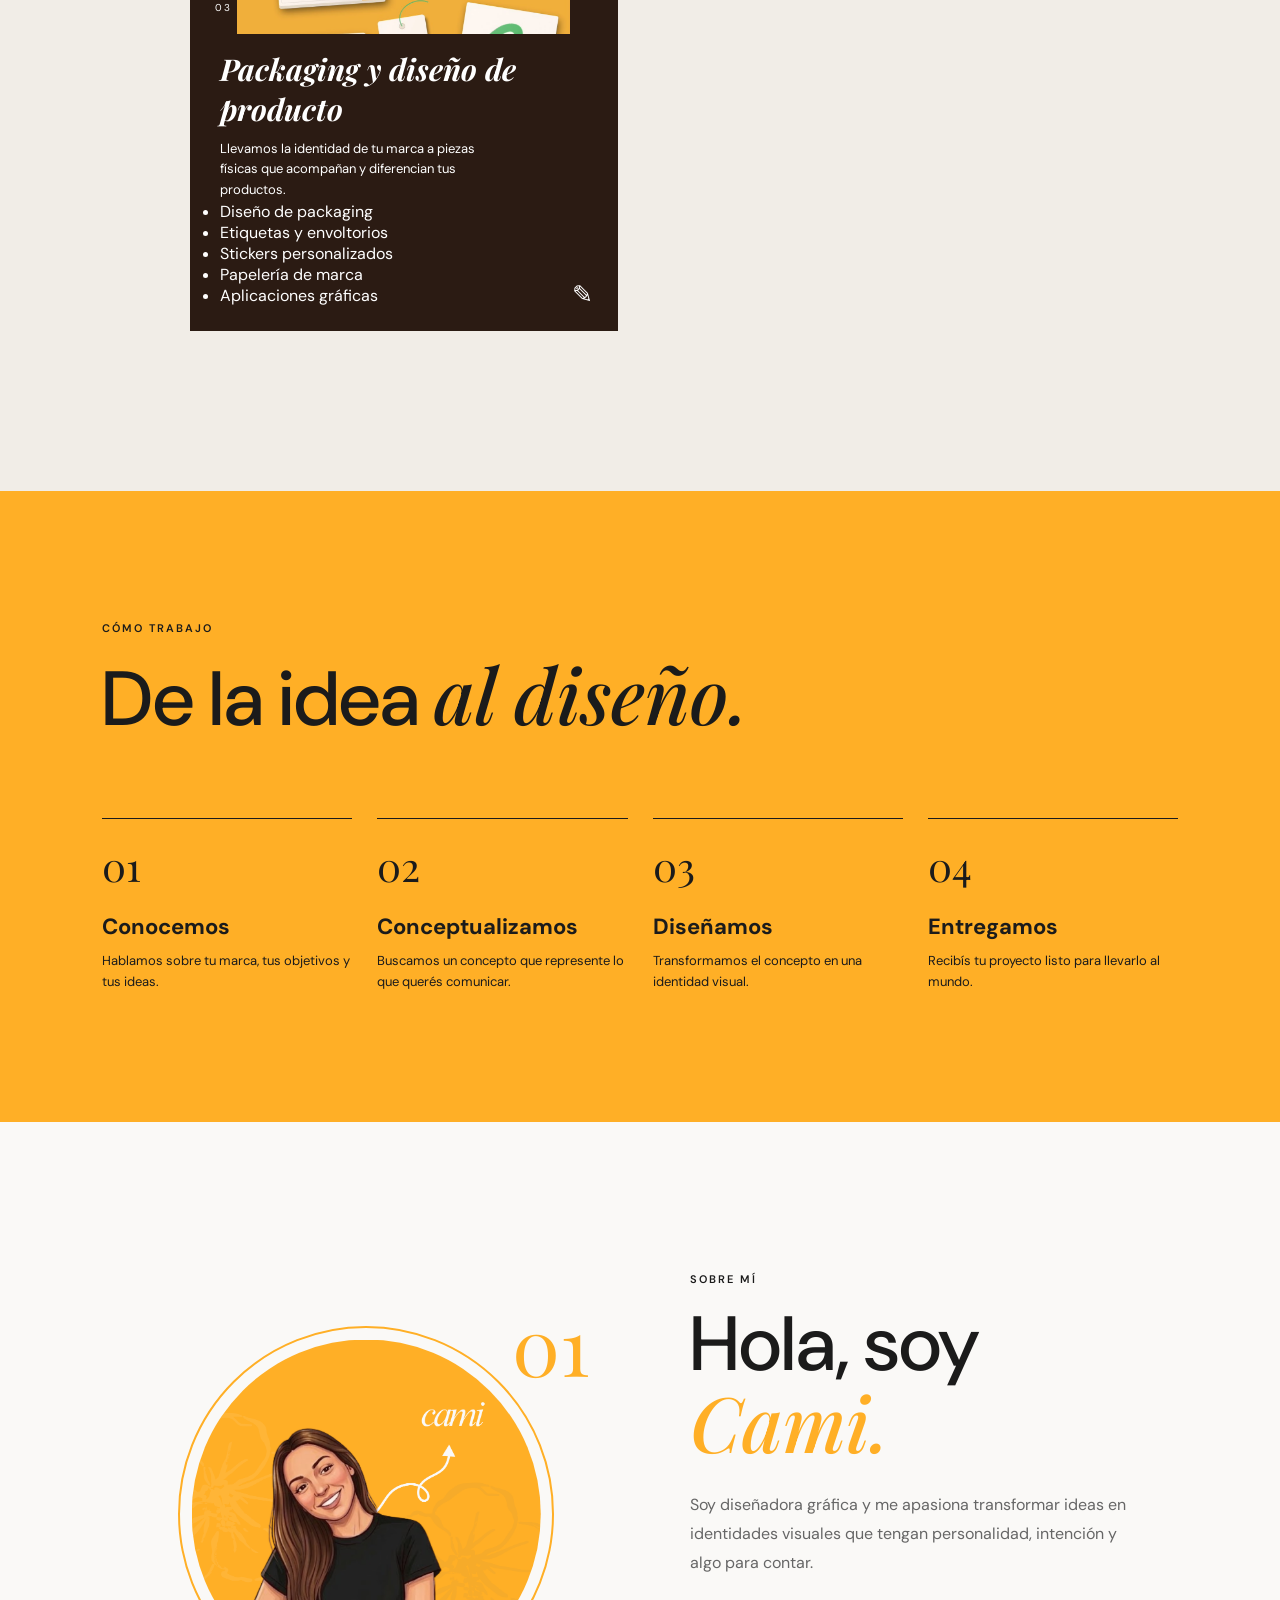
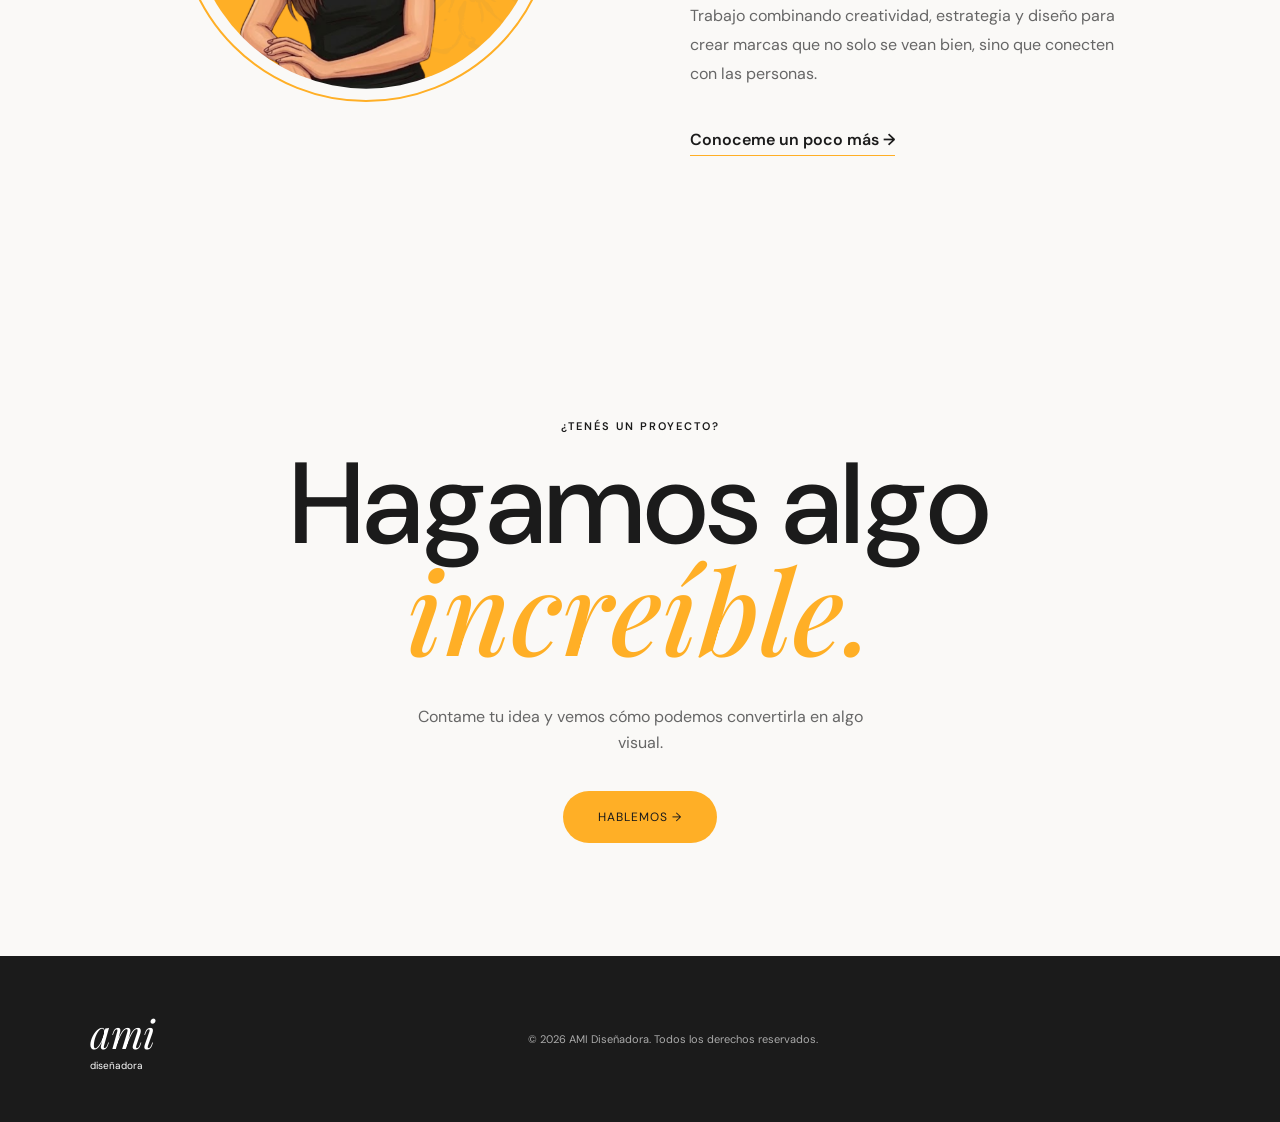
==== commit c8a8102f: "Add files via upload" ====
--- a/index.html
+++ b/index.html
@@ -1,3 +1,4 @@
+
 <!DOCTYPE html>
 <html lang="es">
 <head>
@@ -5,23 +6,21 @@
     <meta name="viewport" content="width=device-width, initial-scale=1.0">
 
     <title>AMI — Diseñadora Gráfica</title>
+    <meta name="description" content="Diseño gráfico, branding, diseño web y packaging para marcas con identidad.">
 
     <!-- Google Fonts -->
     <link rel="preconnect" href="https://fonts.googleapis.com">
     <link rel="preconnect" href="https://fonts.gstatic.com" crossorigin>
-
     <link href="https://fonts.googleapis.com/css2?family=DM+Sans:wght@400;500;600;700&family=Playfair+Display:ital,wght@0,400;0,500;0,600;1,400;1,500&display=swap" rel="stylesheet">
 
-    <!-- CSS -->
+    <!-- CSS original -->
     <link rel="stylesheet" href="styless.css">
 </head>
 
 <body>
 
-    <!-- ================= NAVBAR ================= -->
-
+    <!-- NAVBAR -->
     <header class="navbar">
-
         <a href="#inicio" class="logo">
             <span class="logo-script">ami</span>
             <span class="logo-dot">●</span>
@@ -30,41 +29,29 @@
 
         <nav>
             <a href="#inicio">Inicio</a>
+            <a href="#proyectos">Proyectos destacados</a>
+            <a href="#servicios">Servicios</a>
+            <a href="#proceso">Cómo trabajo</a>
             <a href="#sobre-mi">Sobre mí</a>
-            <a href="#servicios">Servicios</a>
-            <a href="#proyectos">Proyectos</a>
             <a href="#contacto">Contacto</a>
         </nav>
 
-        <a href="https://w.app/bfejmr" class="nav-button">
-            Hablemos →
-        </a>
-
-        <button class="menu-button" id="menuButton">
+        <a href="https://w.app/bfejmr" class="nav-button">Hablemos →</a>
+
+        <button class="menu-button" id="menuButton" aria-label="Abrir menú">
             ☰
         </button>
-
     </header>
 
-
-    <!-- ================= HERO ================= -->
-
     <main>
 
+        <!-- HERO -->
         <section class="hero" id="inicio">
-
-            <div class="hero-decoration decoration-top">
-                ◜
-            </div>
-
-            <div class="hero-decoration decoration-left">
-                ◜
-            </div>
+            <div class="hero-decoration decoration-top">◜</div>
+            <div class="hero-decoration decoration-left">◜</div>
 
             <div class="hero-content">
-
                 <div class="hero-text">
-
                     <p class="eyebrow">DISEÑO GRÁFICO · BRANDING · WEB</p>
 
                     <h1>
@@ -74,13 +61,12 @@
                     </h1>
 
                     <p class="hero-description">
-                        Creo identidades visuales y experiencias digitales
-                        para marcas que quieren comunicar su esencia
-                        y destacarse.
+                        Creo identidades visuales, branding y sitios web
+                        para marcas que buscan construir una identidad
+                        coherente y memorable.
                     </p>
 
                     <div class="hero-buttons">
-
                         <a href="#proyectos" class="button button-orange">
                             Ver proyectos
                         </a>
@@ -88,36 +74,99 @@
                         <a href="#contacto" class="button button-outline">
                             Hablemos
                         </a>
-
-                    </div>
-
-                </div>
-
+                    </div>
+                </div>
 
                 <div class="hero-image">
-
-                    <div class="flower flower-one">
-                        ✿
-                    </div>
-
+                    <div class="flower flower-one">✿</div>
                     <img src="assets/img/img/foto1.nueva.png" alt="AMI diseñadora">
-
                     <div class="orange-circle"></div>
-
-                </div>
-
-            </div>
-
-        </section>
-
-
-        <!-- ================= FRASE ================= -->
-
+                </div>
+            </div>
+        </section>
+
+        <!-- PROYECTOS DESTACADOS -->
+        <section class="projects" id="proyectos">
+            <div class="section-heading">
+                <p class="section-label">PROYECTOS DESTACADOS</p>
+                <h2>Proyectos <span>destacados.</span></h2>
+            </div>
+
+            <div class="projects-grid">
+
+                <a href="miga.html" class="project project-large" aria-label="Ver proyecto de branding">
+                    <div class="project-image">
+                        <img src="assets/img/img/branding,png.png" alt="Proyecto de branding">
+                    </div>
+
+                    <div class="project-overlay">
+                        <p>BRANDING</p>
+                        <h3>Identidad visual</h3>
+                    </div>
+                </a>
+
+                <a href="presencia-digital.html" class="project" aria-label="Ver proyecto de presencia digital">
+                    <div class="project-image">
+                        <img src="assets/img/img/diseño web.png.jpeg" alt="Proyecto web">
+                    </div>
+
+                    <div class="project-overlay">
+                        <p>WEB DESIGN</p>
+                        <h3>Diseño digital</h3>
+                    </div>
+                </a>
+
+                <a href="packaging.html" class="project" aria-label="Ver proyecto de packaging">
+                    <div class="project-image">
+                        <img src="assets/img/img/packaging.png" alt="Proyecto de packaging">
+                    </div>
+
+                    <div class="project-overlay">
+                        <p>PACKAGING</p>
+                        <h3>Diseño de producto</h3>
+                    </div>
+                </a>
+
+            </div>
+
+            <!-- ANTES Y DESPUÉS -->
+            <div class="section-heading">
+                <p class="section-label">ANTES Y DESPUÉS</p>
+                <h2>Una marca, <span>una evolución.</span></h2>
+            </div>
+
+            <article class="project-case-study">
+                <div class="before-after-images">
+
+                    <figure class="before-after-image">
+                        <img
+                            src="assets/img/img/antesydespues.png"
+                            alt="Identidad visual de Ronda antes del rediseño">
+                    </figure>
+
+                    <figure class="before-after-image">
+                        <img
+                            src="assets/img/img/ronda.png"
+                            alt="Identidad visual de Ronda después del rediseño">
+                    </figure>
+
+                </div>
+
+                <div class="project-case-text">
+                    <p>
+                        Ronda es una yerba mate pensada para compartir.
+                        Su identidad parte de la imagen del mate visto desde arriba:
+                        anillos, ritmo y color para una marca que se pasa de mano en mano.
+                        Verde yerba, lima ácido y coral, en un sistema gráfico que se repite
+                        en cada bolsa, lata y caja.
+                    </p>
+                </div>
+            </article>
+        </section>
+
+        <!-- MANIFIESTO -->
         <section class="manifesto">
-
-            <p>
-                Las ideas también tienen una identidad.
-            </p>
+            <p>Las ideas también tienen una identidad.</p>
 
             <h2>
                 Hagamos que la tuya
@@ -125,39 +174,162 @@
             </h2>
 
             <div class="marquee">
-
                 <div class="marquee-content">
                     BRANDING ✦ DISEÑO WEB ✦ SOCIAL MEDIA ✦ PACKAGING ✦ IDENTIDAD VISUAL ✦
                     BRANDING ✦ DISEÑO WEB ✦ SOCIAL MEDIA ✦ PACKAGING ✦ IDENTIDAD VISUAL ✦
                 </div>
-
-            </div>
-
-        </section>
-
-
-        <!-- ================= SOBRE MI ================= -->
-
+            </div>
+        </section>
+
+        <!-- SERVICIOS -->
+        <section class="services" id="servicios">
+            <div class="section-heading">
+                <p class="section-label">LO QUE PUEDO HACER POR VOS</p>
+                <h2>Mis Servicios <span>para tu marca.</span></h2>
+            </div>
+
+            <div class="services-grid">
+
+                <!-- SERVICIO 1: BRANDING -->
+                <a href="miga.html" class="service-card">
+
+                    <div class="service-image">
+                        <img src="assets/img/img/branding,png.png" alt="Construcción de marca">
+                    </div>
+
+                    <div class="service-info beige">
+                        <span class="service-number">01</span>
+
+                        <h3>Construcción de marca</h3>
+
+                        <p>
+                            Creamos una identidad visual coherente que
+                            represente la esencia y personalidad de tu negocio.
+                        </p>
+
+                        <ul>
+                            <li>Branding e identidad visual</li>
+                            <li>Diseño de logotipo</li>
+                            <li>Paleta cromática y tipografías</li>
+                            <li>Sistema visual y aplicaciones</li>
+                            <li>Rebranding y actualización de marca</li>
+                        </ul>
+
+                        <span class="service-icon">✦</span>
+                    </div>
+                </a>
+
+                <!-- SERVICIO 2: PRESENCIA DIGITAL -->
+                <a href="presencia-digital.html" class="service-card">
+
+                    <div class="service-image">
+                        <img src="assets/img/img/diseño web.png.jpeg" alt="Presencia digital">
+                    </div>
+
+                    <div class="service-info orange">
+                        <span class="service-number">02</span>
+
+                        <h3>Presencia digital</h3>
+
+                        <p>
+                            Diseñamos experiencias digitales y piezas visuales
+                            para que tu marca se comunique de manera clara.
+                        </p>
+
+                        <ul>
+                            <li>Diseño y desarrollo web</li>
+                            <li>Diseño para redes sociales</li>
+                            <li>Contenido visual para marcas</li>
+                            <li>Piezas gráficas digitales</li>
+                            <li>Diseño de interfaces</li>
+                        </ul>
+
+                        <span class="service-icon">↗</span>
+                    </div>
+                </a>
+
+                <!-- SERVICIO 3: PACKAGING -->
+                <a href="packaging.html" class="service-card">
+
+                    <div class="service-image">
+                        <img src="assets/img/img/packaging.png" alt="Packaging y diseño de producto">
+                    </div>
+
+                    <div class="service-info dark">
+                        <span class="service-number">03</span>
+
+                        <h3>Packaging y diseño de producto</h3>
+
+                        <p>
+                            Llevamos la identidad de tu marca a piezas físicas
+                            que acompañan y diferencian tus productos.
+                        </p>
+
+                        <ul>
+                            <li>Diseño de packaging</li>
+                            <li>Etiquetas y envoltorios</li>
+                            <li>Stickers personalizados</li>
+                            <li>Papelería de marca</li>
+                            <li>Aplicaciones gráficas</li>
+                        </ul>
+
+                        <span class="service-icon">✎</span>
+                    </div>
+                </a>
+
+            </div>
+        </section>
+
+        <!-- CÓMO TRABAJO -->
+        <section class="process" id="proceso">
+            <div class="process-title">
+                <p class="section-label">CÓMO TRABAJO</p>
+
+                <h2>
+                    De la idea
+                    <span>al diseño.</span>
+                </h2>
+            </div>
+
+            <div class="process-grid">
+
+                <div class="process-item">
+                    <span>01</span>
+                    <h3>Conocemos</h3>
+                    <p>Hablamos sobre tu marca, tus objetivos y tus ideas.</p>
+                </div>
+
+                <div class="process-item">
+                    <span>02</span>
+                    <h3>Conceptualizamos</h3>
+                    <p>Buscamos un concepto que represente lo que querés comunicar.</p>
+                </div>
+
+                <div class="process-item">
+                    <span>03</span>
+                    <h3>Diseñamos</h3>
+                    <p>Transformamos el concepto en una identidad visual.</p>
+                </div>
+
+                <div class="process-item">
+                    <span>04</span>
+                    <h3>Entregamos</h3>
+                    <p>Recibís tu proyecto listo para llevarlo al mundo.</p>
+                </div>
+
+            </div>
+        </section>
+
+        <!-- SOBRE MÍ -->
         <section class="about" id="sobre-mi">
-
             <div class="about-image">
-
-                <div class="about-number">
-                    01
-                </div>
-
+                <div class="about-number">01</div>
                 <div class="about-circle"></div>
-
                 <img src="assets/img/img/foto2.nueva.png" alt="Sobre AMI">
-
-            </div>
-
+            </div>
 
             <div class="about-text">
-
-                <p class="section-label">
-                    SOBRE MÍ
-                </p>
+                <p class="section-label">SOBRE MÍ</p>
 
                 <h2>
                     Hola, soy
@@ -179,298 +351,14 @@
                 <a href="#contacto" class="text-link">
                     Conoceme un poco más →
                 </a>
-
-            </div>
-
-        </section>
-
-
-        <!-- ================= SERVICIOS ================= -->
-
-        <section class="services" id="servicios">
-
-            <div class="section-heading">
-
-                <p class="section-label">
-                    LO QUE PUEDO HACER POR VOS
-                </p>
-
-                <h2>
-                    Mis <span>Servicios</span>
-                </h2>
-
-            </div>
-
-
-            <div class="services-grid">
-
-
-                <!-- SERVICIO 1 -->
-
-                <article class="service-card">
-
-                    <div class="service-image">
-                        <img src="assets/img/img/branding,png.png" alt="Branding">
-                    </div>
-
-                    <div class="service-info beige">
-
-                        <span class="service-number">
-                            01
-                        </span>
-
-                        <h3>
-                            Branding
-                        </h3>
-
-                        <p>
-                            Construimos una identidad visual
-                            que represente la esencia de tu marca.
-                        </p>
-
-                        <span class="service-icon">
-                            ✦
-                        </span>
-
-                    </div>
-
-                </article>
-
-
-                <!-- SERVICIO 2 -->
-
-                <article class="service-card">
-
-                    <div class="service-image">
-                        <img src="assets/img/img/diseño web.png.jpeg" alt="Diseño Web">
-                    </div>
-
-                    <div class="service-info orange">
-
-                        <span class="service-number">
-                            02
-                        </span>
-
-                        <h3>
-                            Diseño Web
-                        </h3>
-
-                        <p>
-                            Diseños web visuales, funcionales
-                            y pensados para comunicar.
-                        </p>
-
-                        <span class="service-icon">
-                            ↗
-                        </span>
-
-                    </div>
-
-                </article>
-
-
-                <!-- SERVICIO 3 -->
-
-                <article class="service-card">
-
-                    <div class="service-image">
-                        <img src="assets/img/img/social media.png" alt="Social Media">
-                    </div>
-
-                    <div class="service-info light">
-
-                        <span class="service-number">
-                            03
-                        </span>
-
-                        <h3>
-                            Social Media
-                        </h3>
-
-                        <p>
-                            Contenido visual para que tu marca
-                            tenga una presencia coherente en redes.
-                        </p>
-
-                        <span class="service-icon">
-                            ✦
-                        </span>
-
-                    </div>
-
-                </article>
-
-
-                <!-- SERVICIO 4 -->
-
-                <article class="service-card">
-
-                    <div class="service-image">
-                        <img src="assets/img/img/packaging.png" alt="Packaging">
-                    </div>
-
-                    <div class="service-info dark">
-
-                        <span class="service-number">
-                            04
-                        </span>
-
-                        <h3>
-                            Packaging
-                        </h3>
-
-                        <p>
-                            Diseñamos el packaging para que
-                            tu producto también comunique.
-                        </p>
-
-                        <span class="service-icon">
-                            ✎
-                        </span>
-
-                    </div>
-
-                </article>
-
-            </div>
-
-        </section>
-
-
-        <!-- ================= PROYECTOS ================= -->
-
-        <section class="projects" id="proyectos">
-
-            <div class="section-heading">
-
-                <p class="section-label">
-                    MI TRABAJO
-                </p>
-
-                <h2>
-                    Proyectos que
-                    <span>hablan por sí solos.</span>
-                </h2>
-
-            </div>
-
-
-            <div class="projects-grid">
-
-                <article class="project project-large">
-                    <div class="project-image">
-                        <img src="assets/img/img/branding,png.png" alt="Proyecto de branding">
-                    </div>
-
-                    <div class="project-overlay">
-                        <p>BRANDING</p>
-                        <h3>Identidad visual</h3>
-                        
-                </article>
-
-
-                <article class="project">
-                    <div class="project-image">
-                        <img src="assets/img/img/diseño web.png.jpeg" alt="Proyecto web">
-                    </div>
-
-                    <div class="project-overlay">
-                        <p>WEB DESIGN</p>
-                        <h3>Diseño digital</h3>
-                       
-                    </div>
-                </article>
-
-
-                <article class="project">
-                    <div class="project-image">
-                        <img src="assets/img/img/packaging.png" alt="Proyecto packaging">
-                    </div>
-
-                    <div class="project-overlay">
-                        <p>PACKAGING</p>
-                        <h3>Diseño de producto</h3>
-                       
-                    </div>
-                </article>
-
-            </div>
-
-        </section>
-
-
-        <!-- ================= PROCESO ================= -->
-
-        <section class="process">
-
-            <div class="process-title">
-
-                <p class="section-label">
-                    ¿CÓMO TRABAJAMOS?
-                </p>
-
-                <h2>
-                    De la idea
-                    <span>al diseño.</span>
-                </h2>
-
-            </div>
-
-
-            <div class="process-grid">
-
-                <div class="process-item">
-                    <span>01</span>
-                    <h3>Conocemos</h3>
-                    <p>
-                        Hablamos sobre tu marca,
-                        tus objetivos y tus ideas.
-                    </p>
-                </div>
-
-                <div class="process-item">
-                    <span>02</span>
-                    <h3>Conceptualizamos</h3>
-                    <p>
-                        Buscamos un concepto que
-                        represente lo que querés comunicar.
-                    </p>
-                </div>
-
-                <div class="process-item">
-                    <span>03</span>
-                    <h3>Diseñamos</h3>
-                    <p>
-                        Transformamos el concepto
-                        en una identidad visual.
-                    </p>
-                </div>
-
-                <div class="process-item">
-                    <span>04</span>
-                    <h3>Entregamos</h3>
-                    <p>
-                        Recibís tu proyecto listo
-                        para llevarlo al mundo.
-                    </p>
-                </div>
-
-            </div>
-
-        </section>
-
-
-        <!-- ================= CONTACTO ================= -->
-
+            </div>
+        </section>
+
+        <!-- CONTACTO -->
         <section class="contact" id="contacto">
-
-            <div class="contact-decoration">
-                ◜
-            </div>
-
-            <p class="section-label">
-                ¿TENÉS UN PROYECTO?
-            </p>
+            <div class="contact-decoration">◜</div>
+
+            <p class="section-label">¿TENÉS UN PROYECTO?</p>
 
             <h2>
                 Hagamos algo
@@ -482,37 +370,27 @@
                 convertirla en algo visual.
             </p>
 
-            <a href="https://w.app/bfejmr" class="contact-button">
+            <a href="https://wa.link/hkum2z" class="contact-button" target="_blank" rel="noopener noreferrer">
                 Hablemos →
             </a>
-
         </section>
 
     </main>
 
-
-    <!-- ================= FOOTER ================= -->
-
+    <!-- FOOTER -->
     <footer>
-
         <div class="footer-logo">
             <span>ami</span>
             <small>diseñadora</small>
         </div>
 
-        <p>
-            © 2026 AMI Diseñadora. Todos los derechos reservados.
-        </p>
-
-        <div class="socials">
-            
-        </div>
-
+        <p>© 2026 AMI Diseñadora. Todos los derechos reservados.</p>
+
+        <div class="socials"></div>
     </footer>
 
-
-    <!-- JAVASCRIPT -->
+    <!-- JAVASCRIPT DEL MENÚ -->
     <script src="script.js"></script>
 
 </body>
-</html>+</html>
--- a/styless.css
+++ b/styless.css
@@ -989,7 +989,7 @@
         width: 75%;
     }
 
-    .projects {
+v    .projects {
         padding: 100px 6%;
     }
 
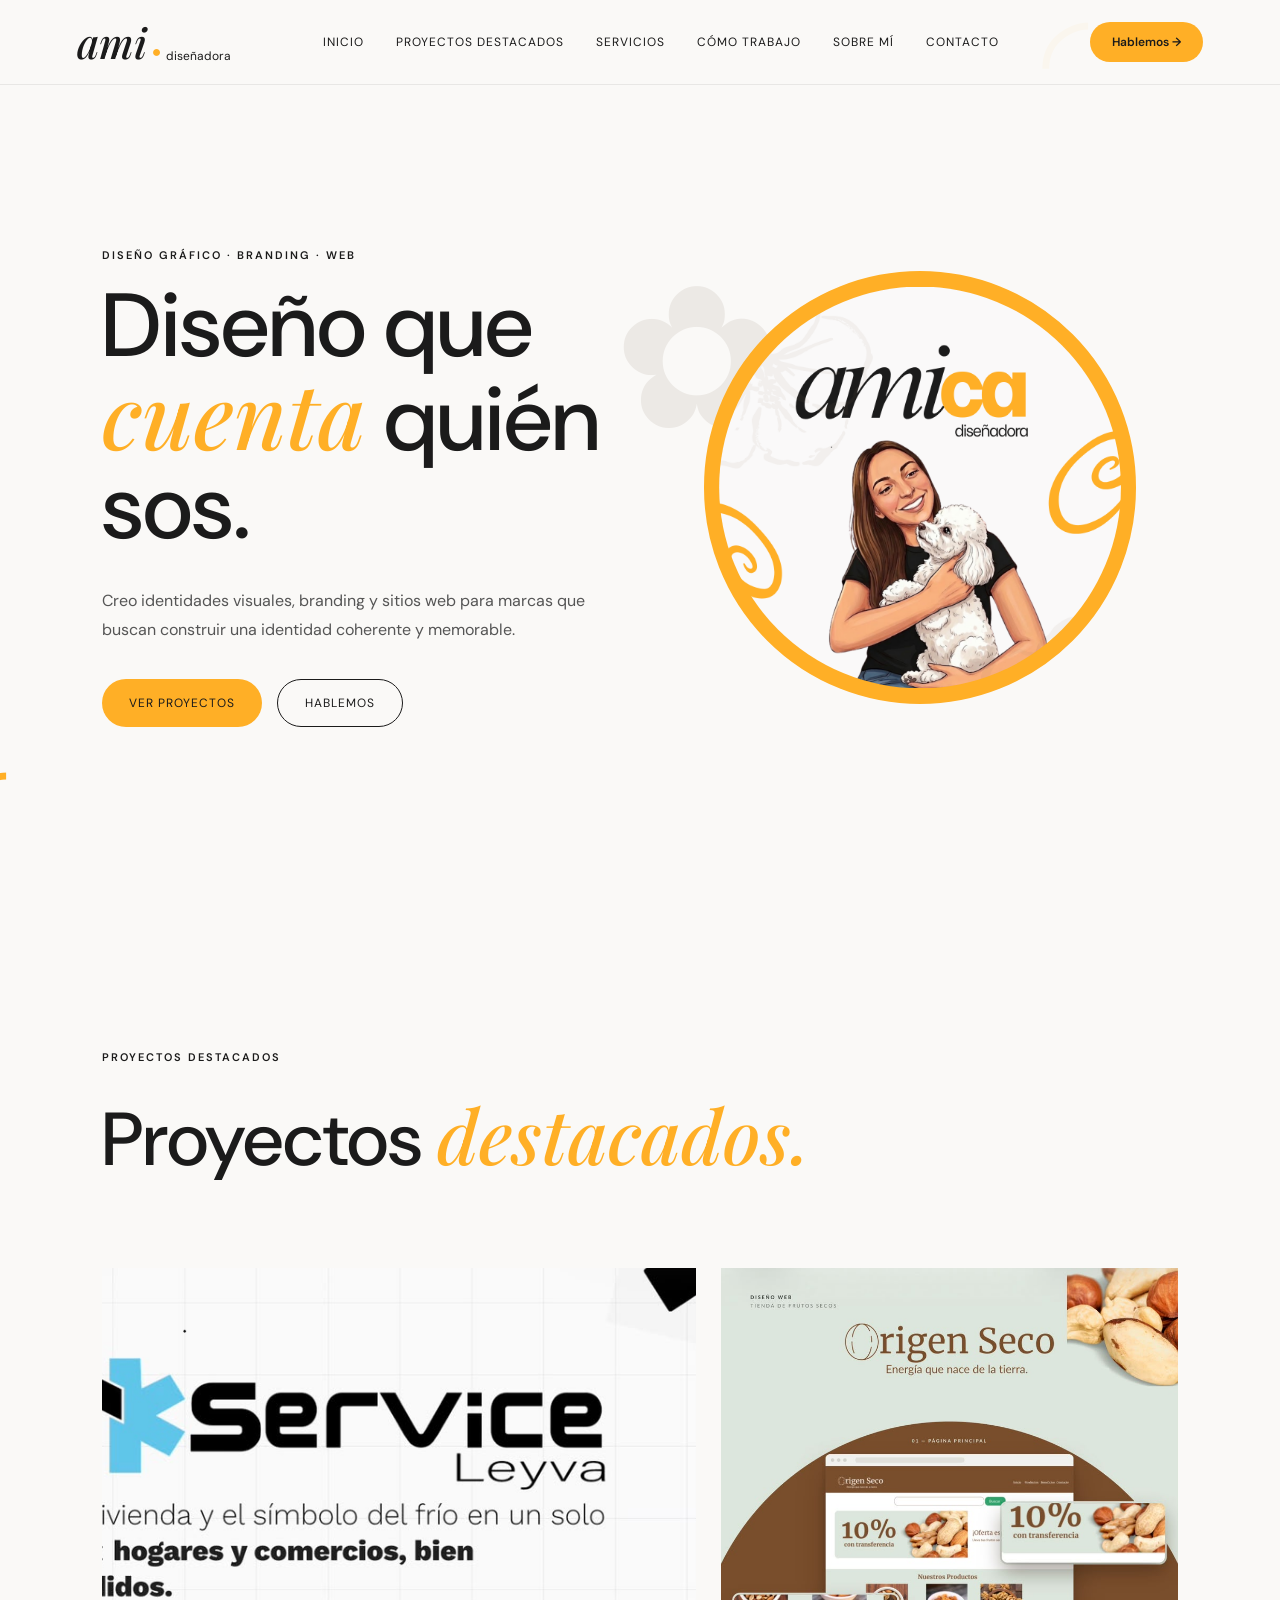
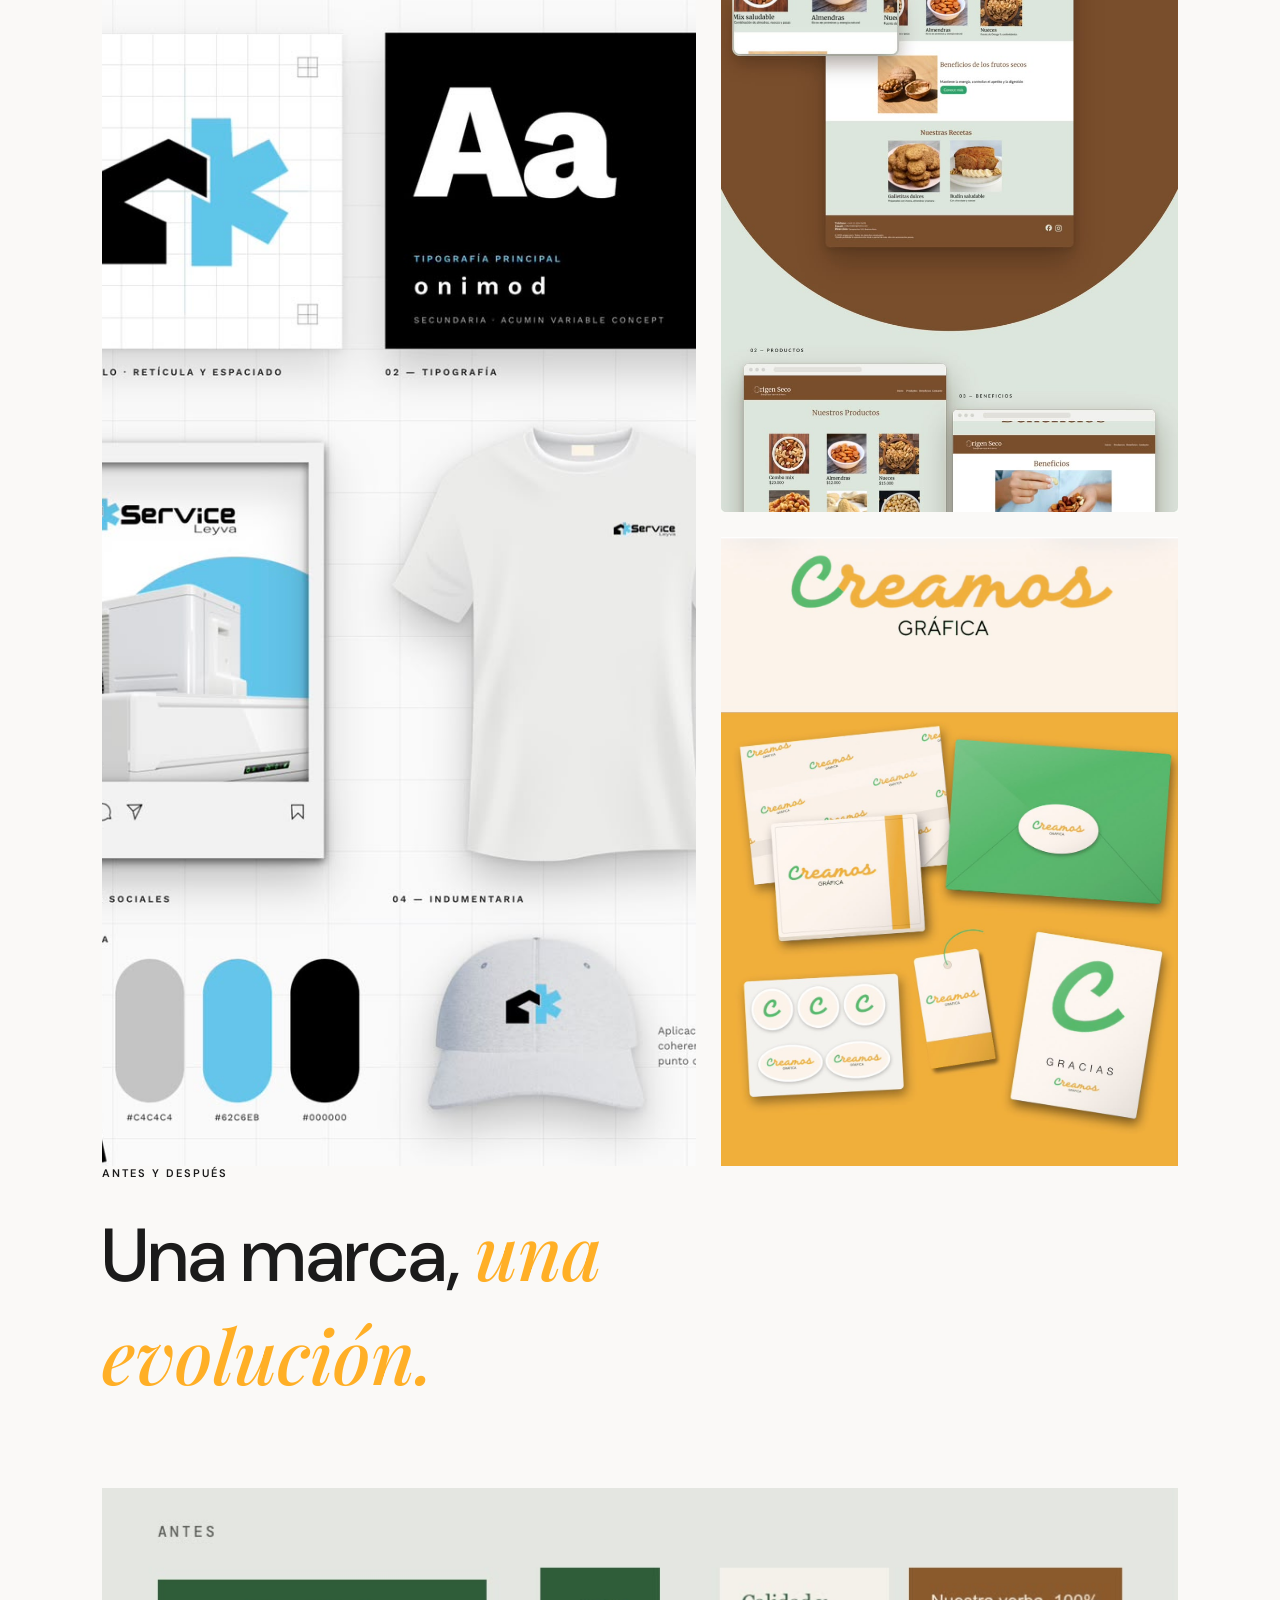
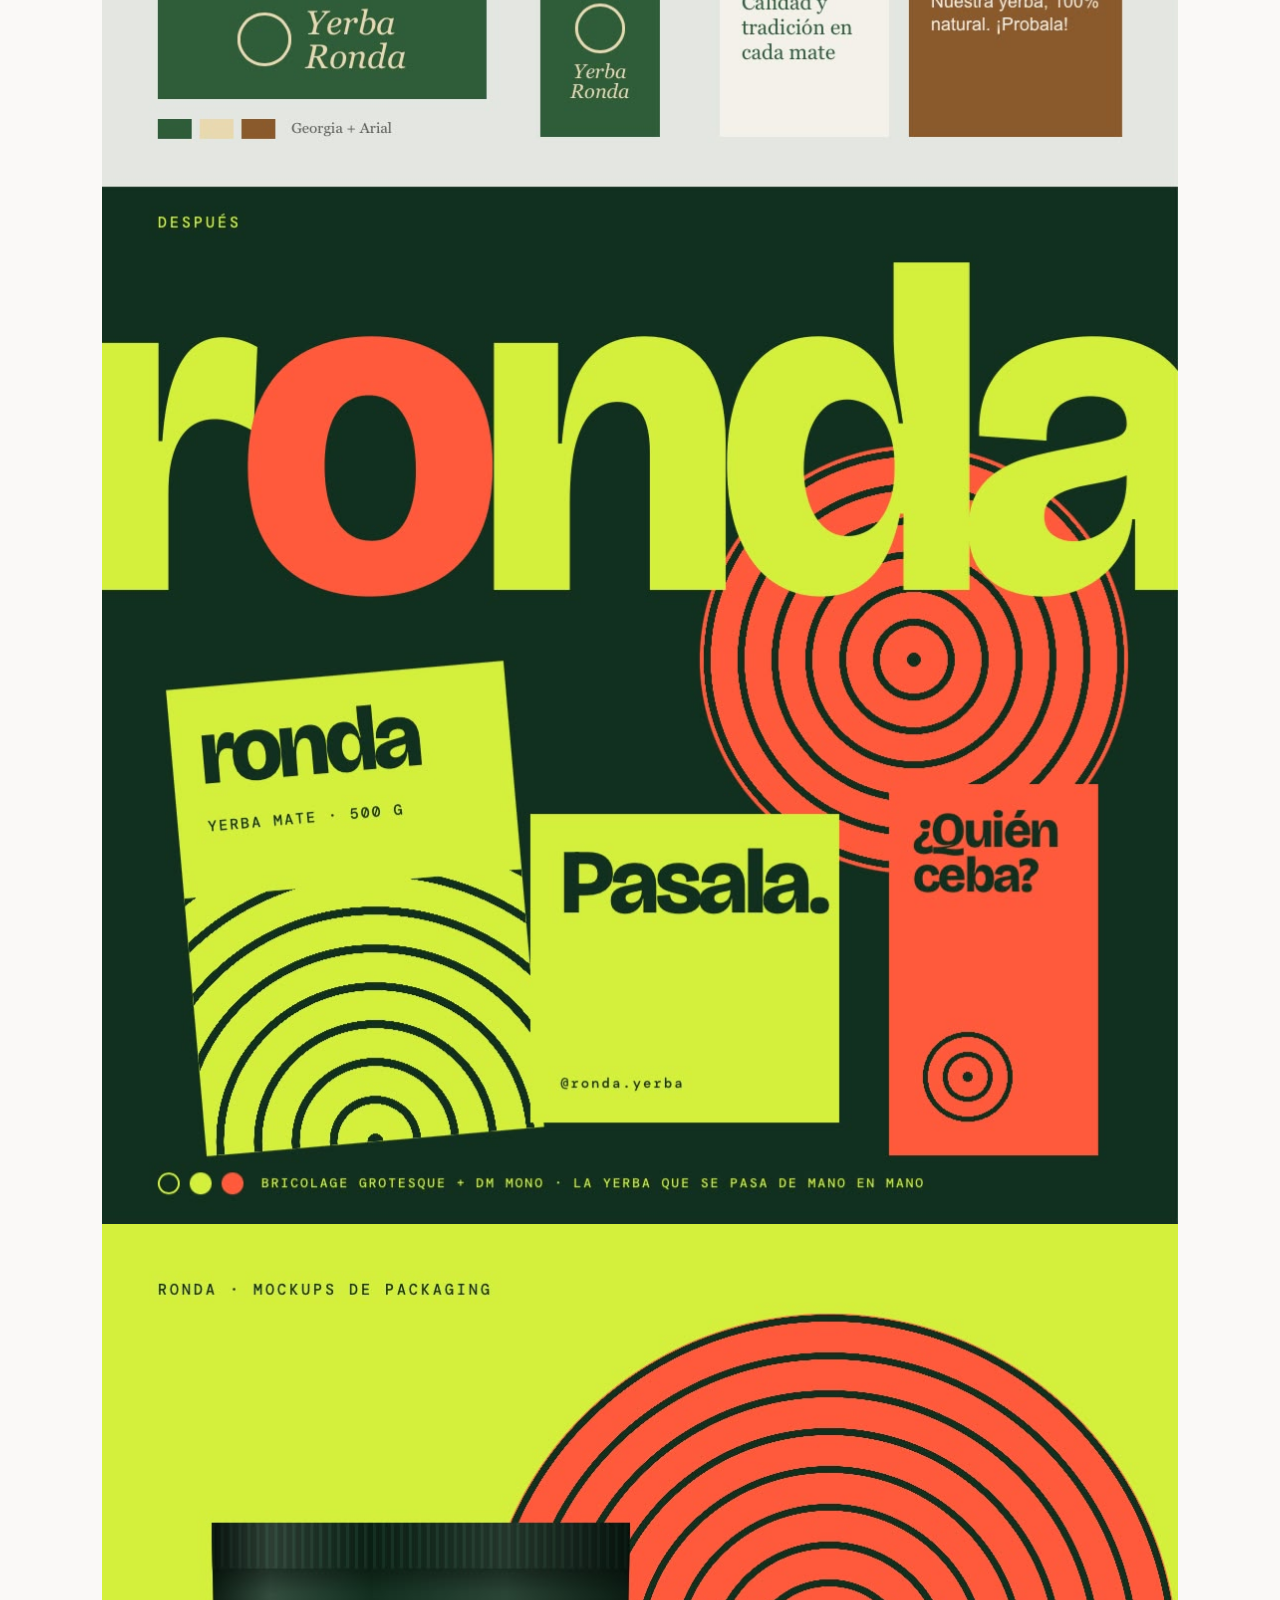
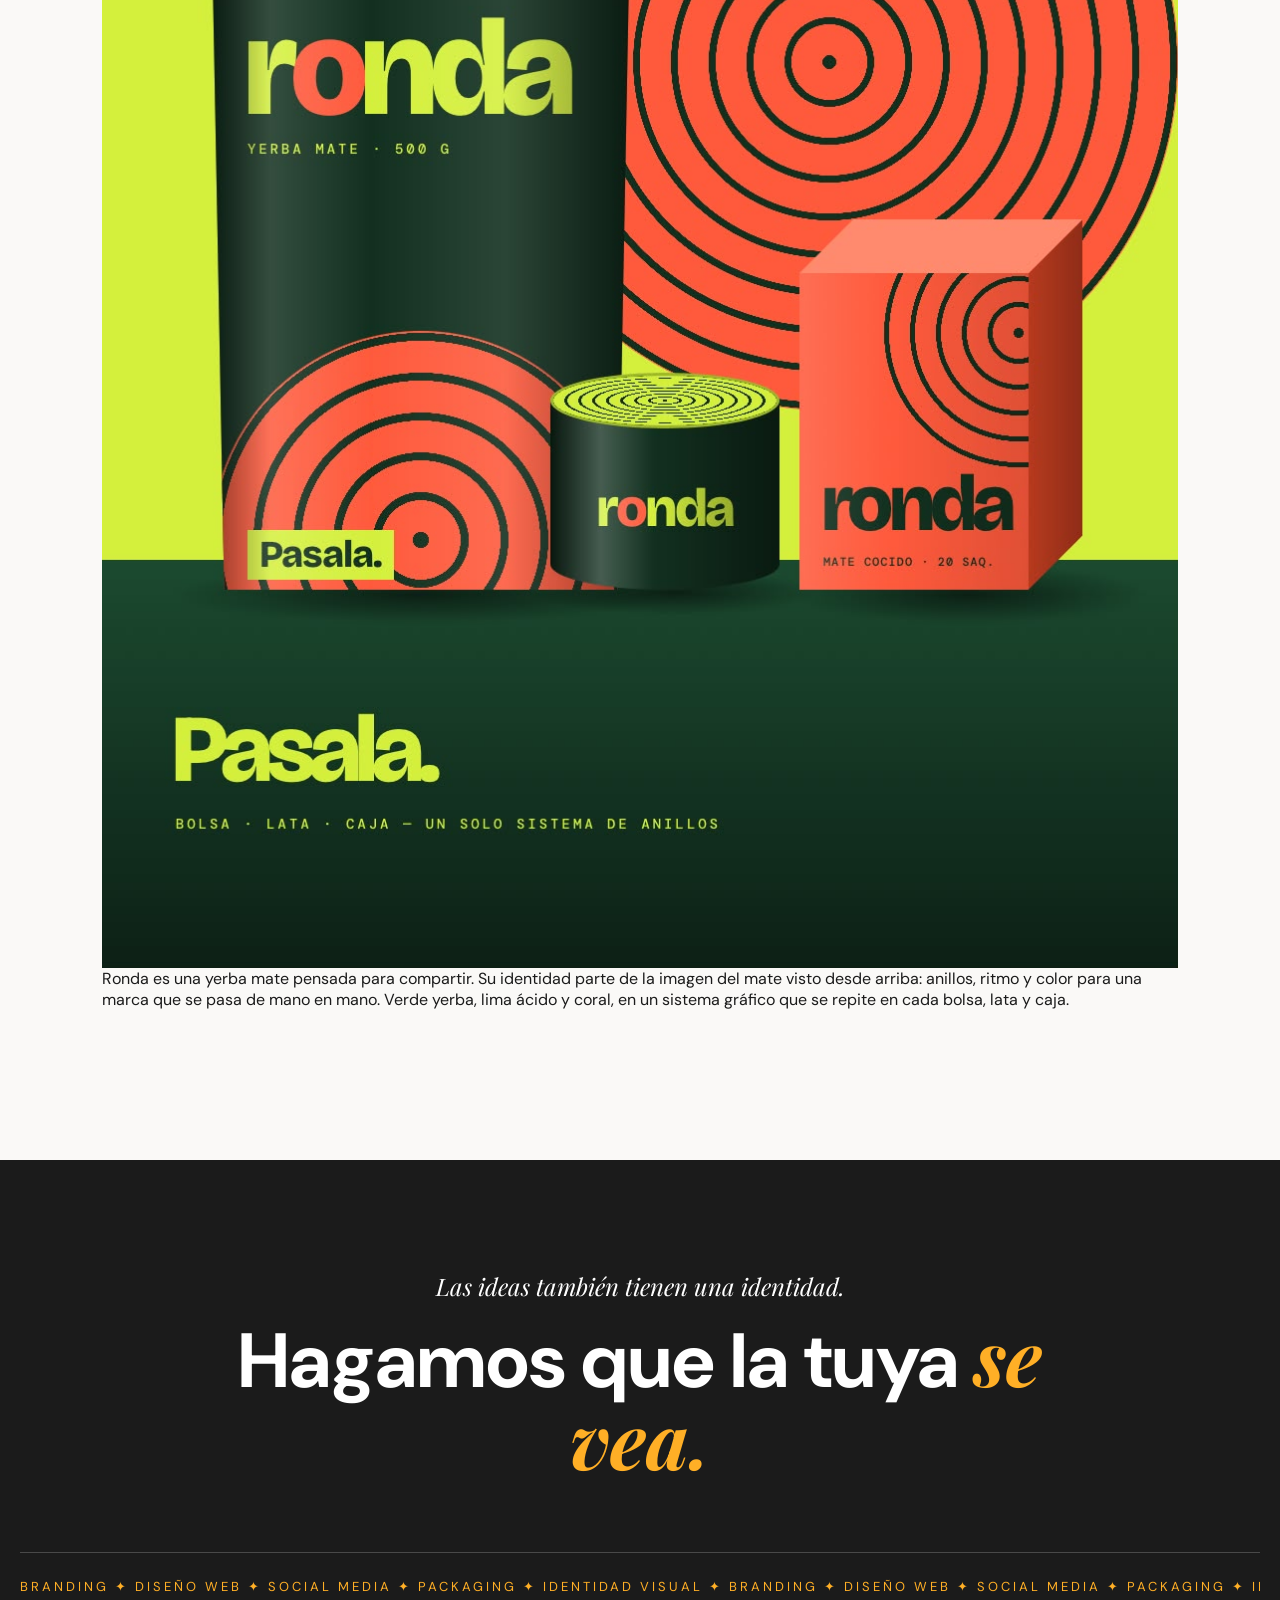
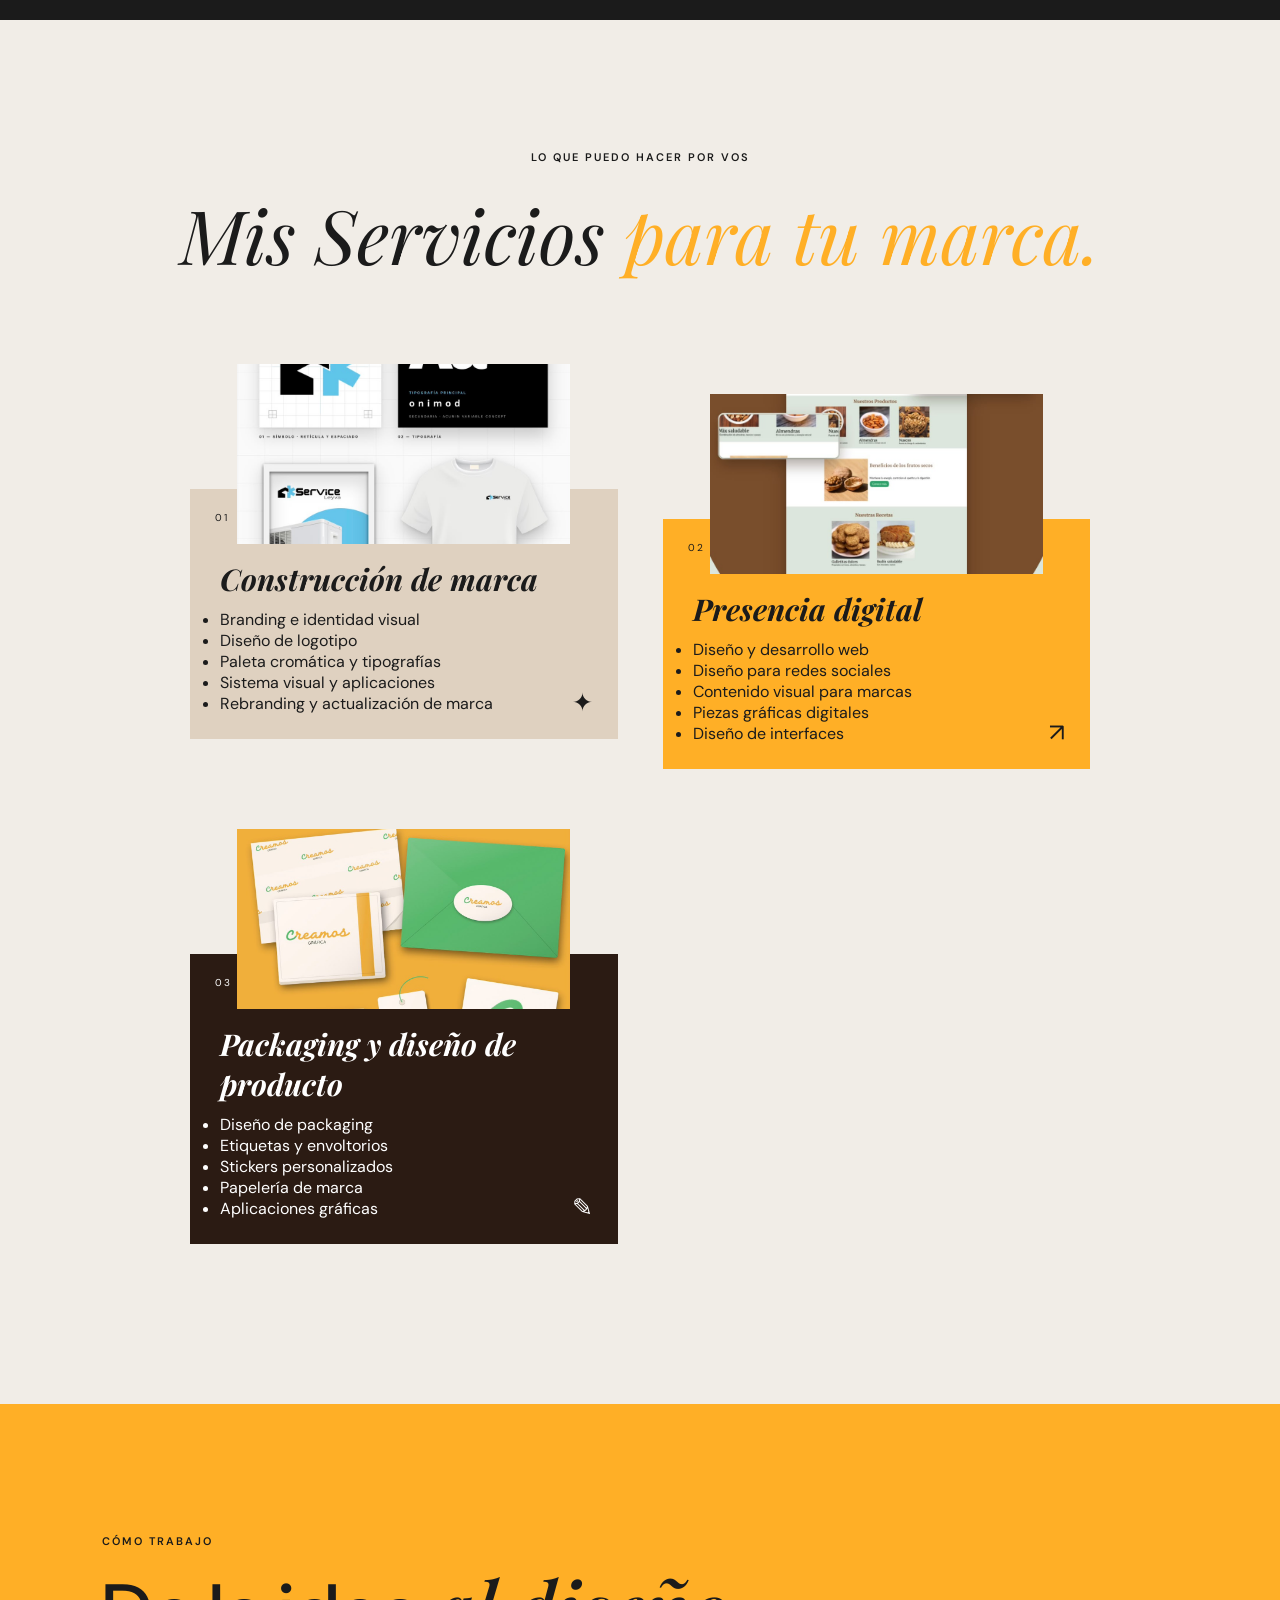
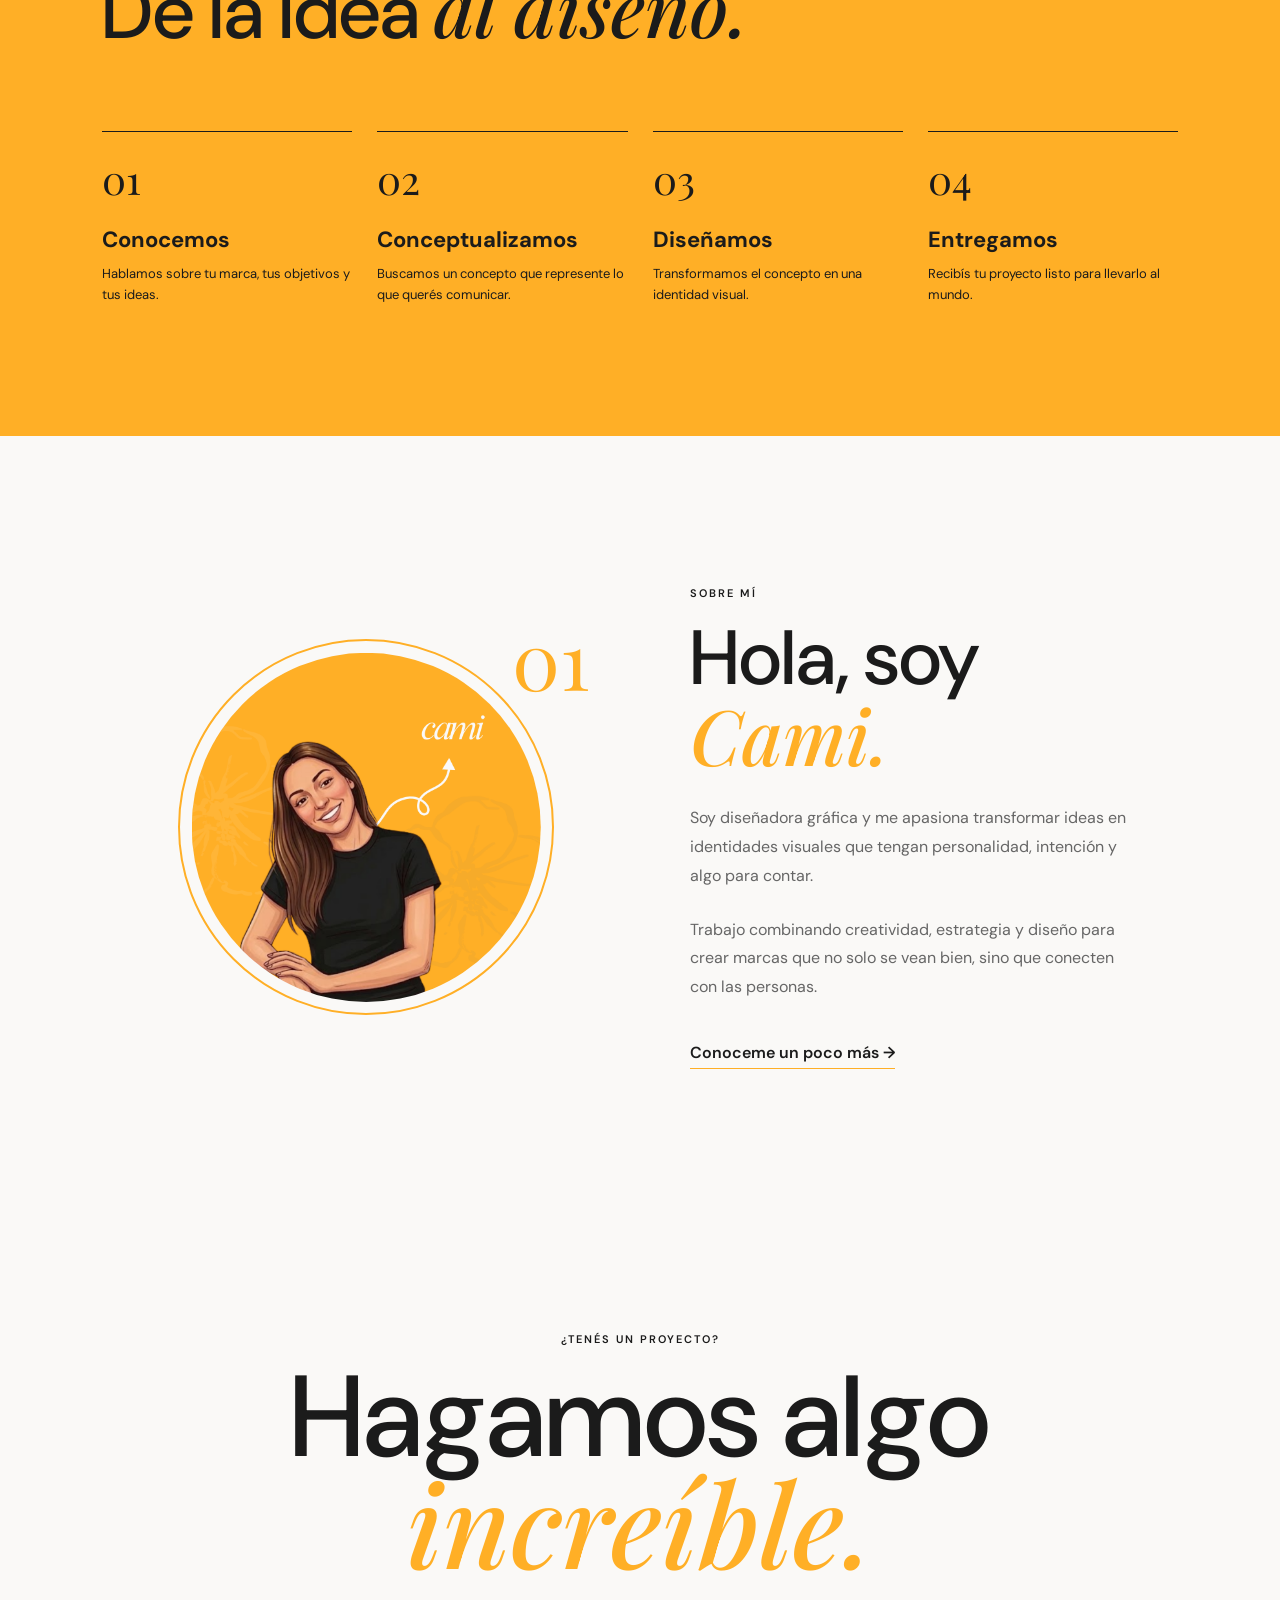
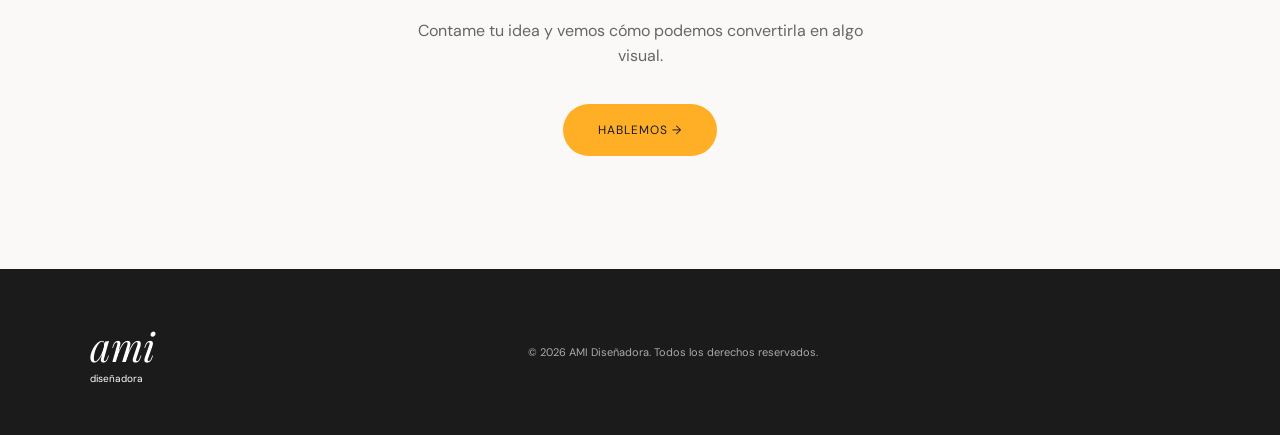
==== commit 36146233: "Add files via upload" ====
--- a/index.html
+++ b/index.html
@@ -36,7 +36,7 @@
             <a href="#contacto">Contacto</a>
         </nav>
 
-        <a href="https://w.app/bfejmr" class="nav-button">Hablemos →</a>
+        <a href="https://wa.me/message/GDYTM6LK5HT6B1" class="nav-button">Hablemos →</a>
 
         <button class="menu-button" id="menuButton" aria-label="Abrir menú">
             ☰
@@ -203,8 +203,7 @@
                         <h3>Construcción de marca</h3>
 
                         <p>
-                            Creamos una identidad visual coherente que
-                            represente la esencia y personalidad de tu negocio.
+                        
                         </p>
 
                         <ul>
@@ -232,8 +231,7 @@
                         <h3>Presencia digital</h3>
 
                         <p>
-                            Diseñamos experiencias digitales y piezas visuales
-                            para que tu marca se comunique de manera clara.
+                           
                         </p>
 
                         <ul>
@@ -261,8 +259,7 @@
                         <h3>Packaging y diseño de producto</h3>
 
                         <p>
-                            Llevamos la identidad de tu marca a piezas físicas
-                            que acompañan y diferencian tus productos.
+                           
                         </p>
 
                         <ul>
@@ -370,7 +367,7 @@
                 convertirla en algo visual.
             </p>
 
-            <a href="https://wa.link/hkum2z" class="contact-button" target="_blank" rel="noopener noreferrer">
+            <a href="https://wa.me/message/GDYTM6LK5HT6B1" class="contact-button" target="_blank" rel="noopener noreferrer">
                 Hablemos →
             </a>
         </section>
